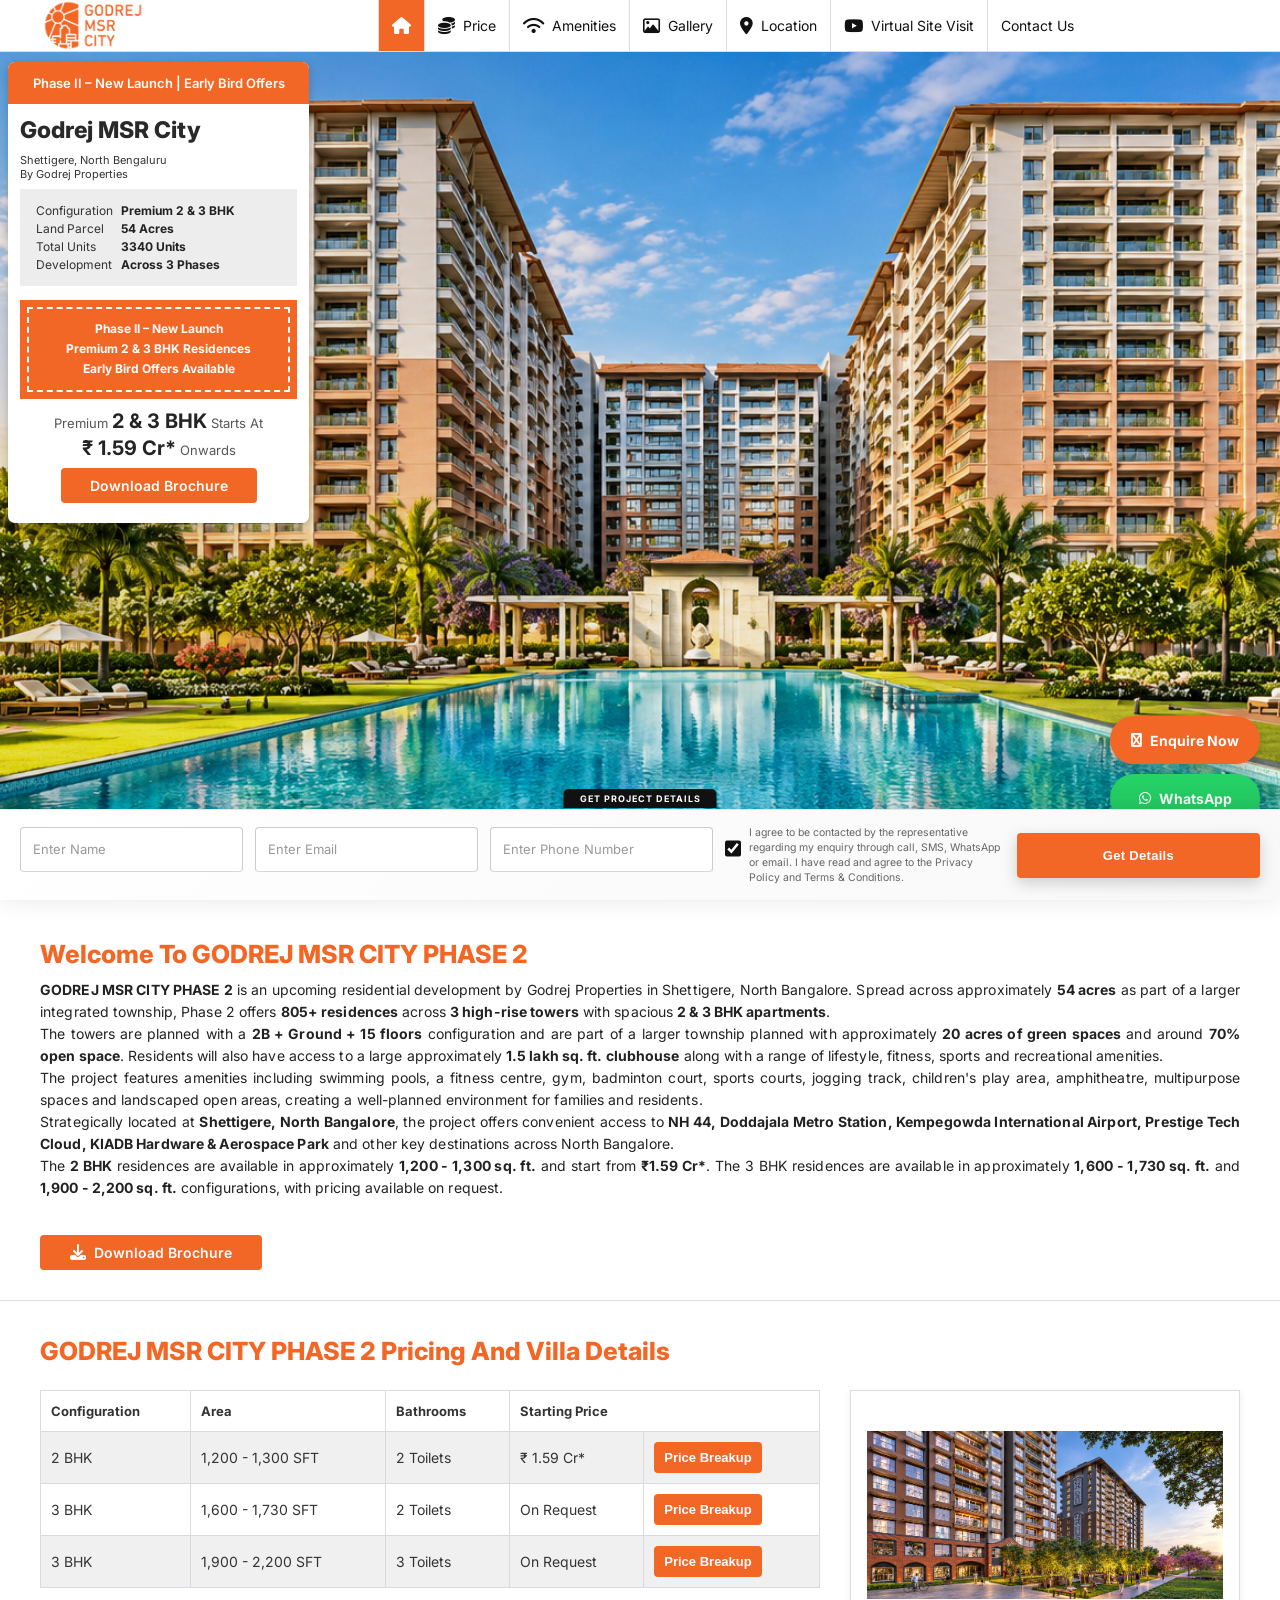
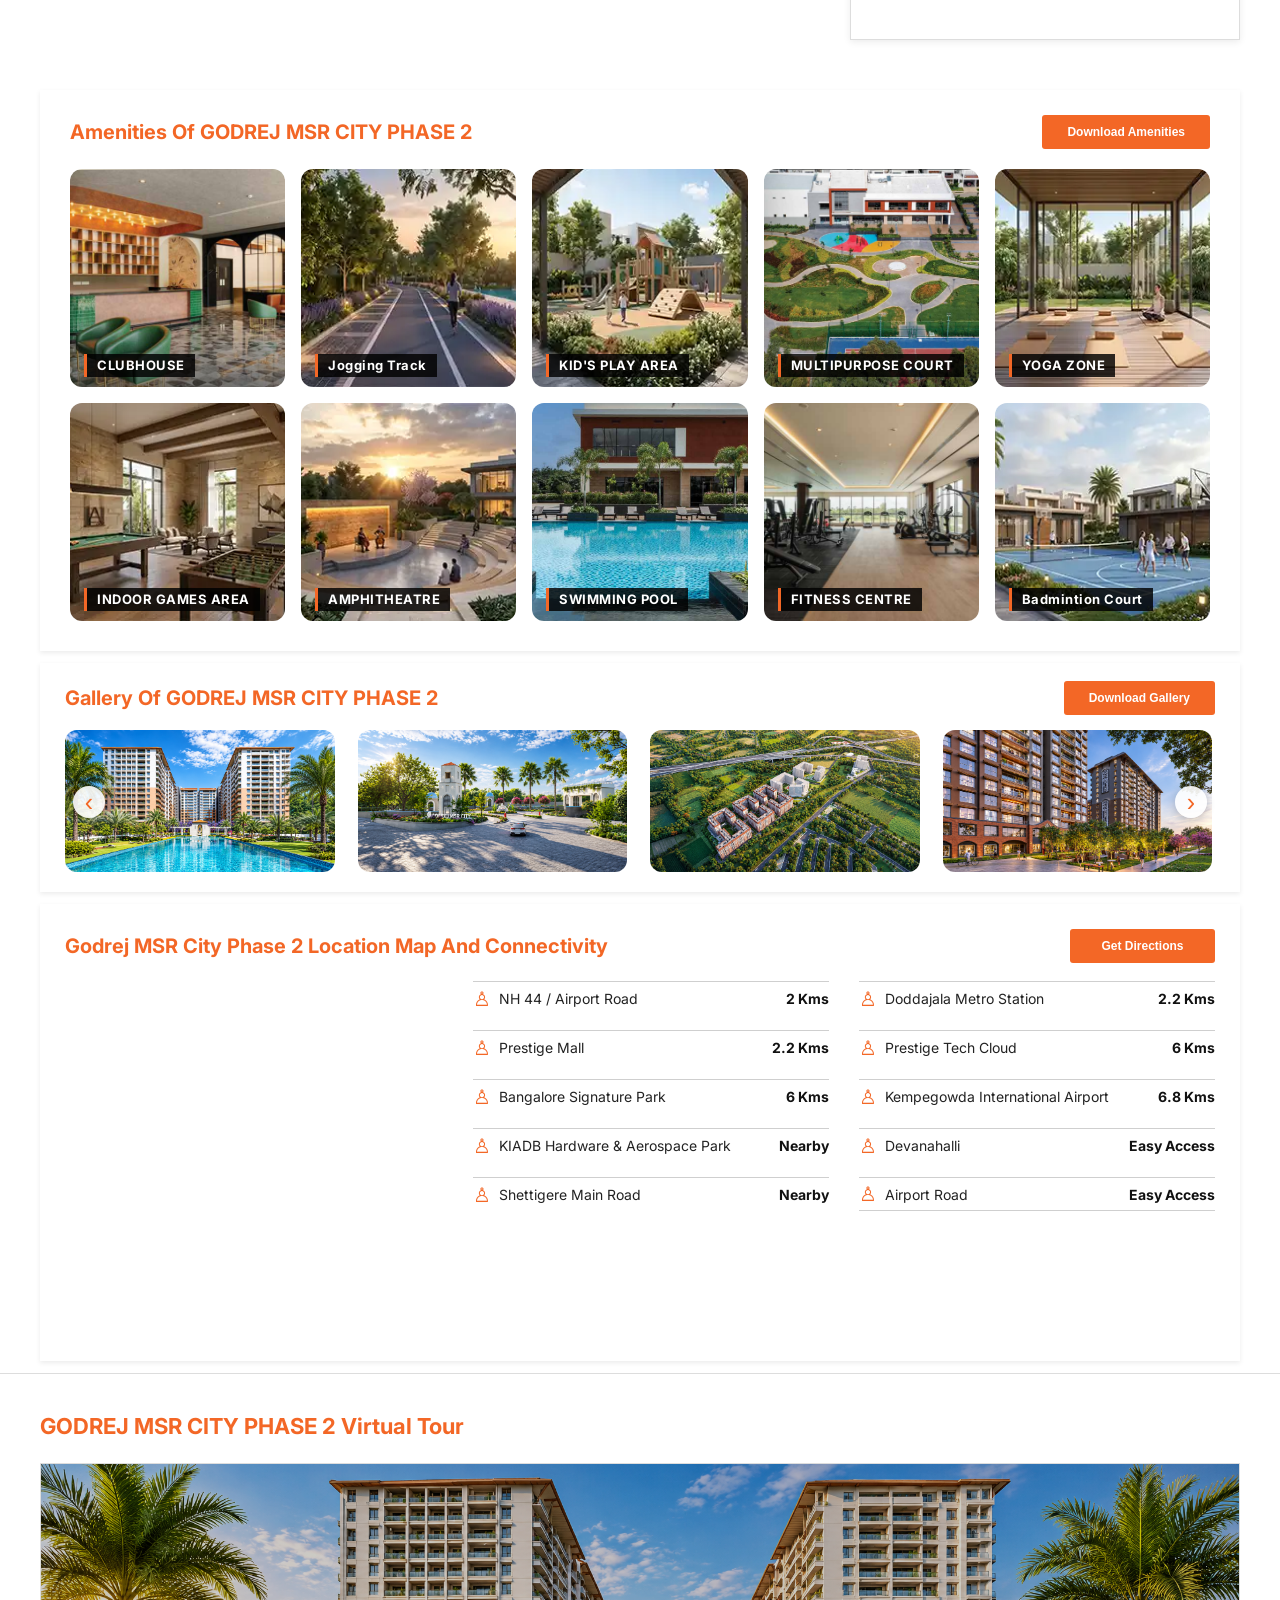
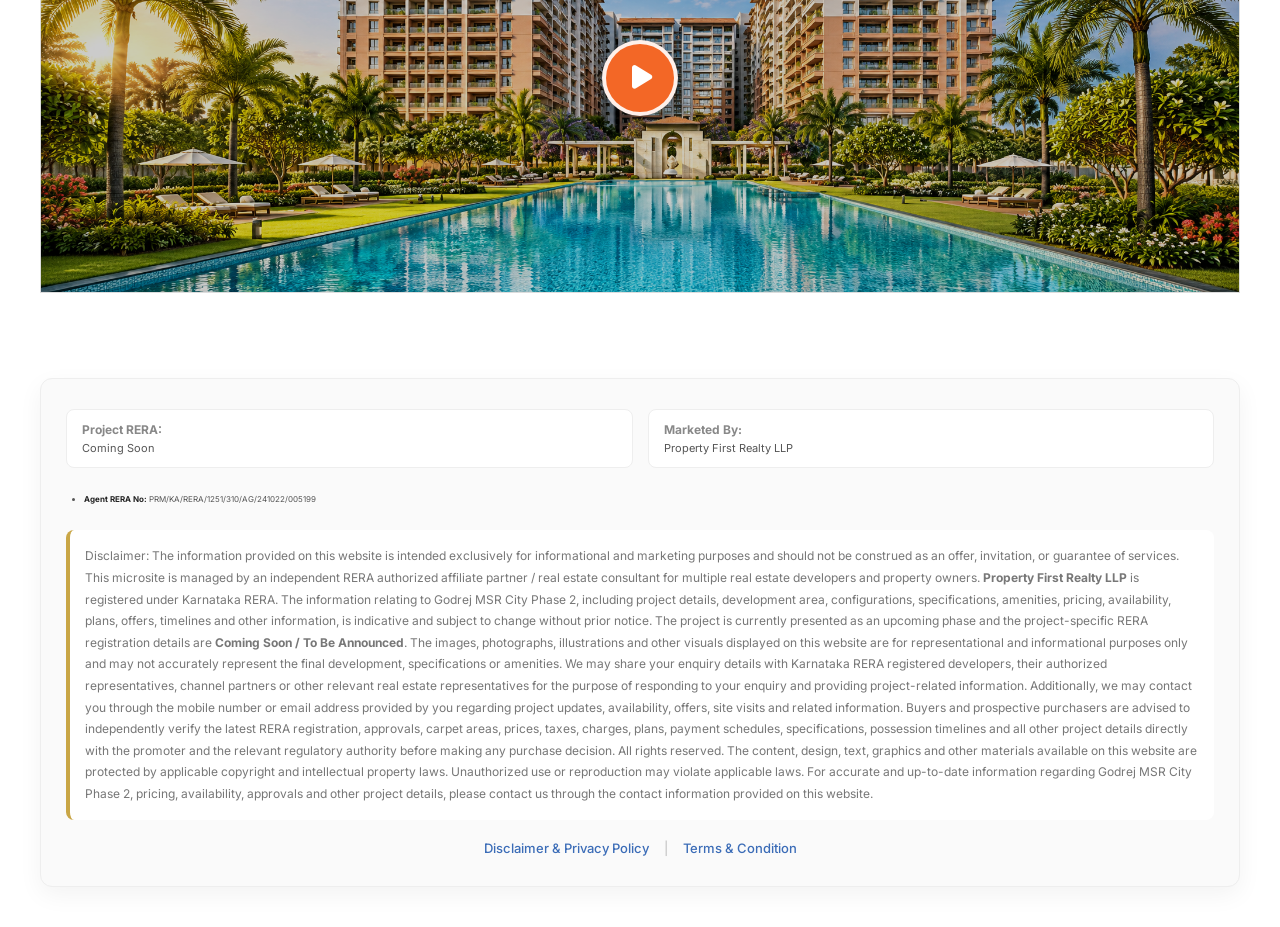
==== index.html @ 6f6857f4 "first commit" ====
<!DOCTYPE html>
<html lang="en">
<head>
    <!-- Basic Meta Tags -->
    <meta charset="UTF-8">
    <meta name="viewport" content="width=device-width, initial-scale=1.0">

    <title>GODREJ MSR CITY PHASE 2 Bangalore | Price, Floor Plan & Amenities</title>

    <meta name="description"
          content="GODREJ MSR CITY PHASE 2 Bangalore is a premium residential project offering thoughtfully designed homes with modern amenities, excellent connectivity, pricing and floor plans.">

    <meta name="keywords"
          content="GODREJ MSR CITY PHASE 2, Adarsh Palm Acres Bangalore, GODREJ MSR CITY PHASE 2 Bangalore, Adarsh Palm Acres price, Adarsh Palm Acres floor plan, Adarsh Palm Acres location, Adarsh Palm Acres amenities">

    <meta name="author" content="Adarsh Palm Acres">
    <meta name="robots" content="index, follow">
    <meta name="googlebot" content="index, follow">
<!-- Google tag (gtag.js) -->
<script async src="https://www.googletagmanager.com/gtag/js?id=AW-432864375">
</script>
<script>
  window.dataLayer = window.dataLayer || [];
  function gtag(){dataLayer.push(arguments);}
  gtag('js', new Date());

  gtag('config', 'AW-432864375');
</script>
    <!-- Canonical URL -->
    <link rel="canonical" href="http://adarshnewlaunch.com/">

    <!-- Favicon -->
    <link rel="icon" type="image/png" href="./images/favicon.png">
    <link rel="apple-touch-icon" href="./images/favicon.png">

    <!-- Font Awesome -->
    <link rel="stylesheet"
          href="https://cdnjs.cloudflare.com/ajax/libs/font-awesome/6.5.2/css/all.min.css">

    <!-- Google Font -->
    <link href="https://fonts.googleapis.com/css2?family=Inter:wght@400;500;600;700;800&display=swap" rel="stylesheet"/>

    <!-- Main CSS -->
    <link rel="stylesheet" href="./style.css">


    <!-- Open Graph / Facebook -->
    <meta property="og:type" content="website">
    <meta property="og:title"
          content="GODREJ MSR CITY PHASE 2 Bangalore">
    <meta property="og:description"
          content="Explore GODREJ MSR CITY PHASE 2 Bangalore including price, floor plans, amenities, location and project details.">
    <meta property="og:url"
          content="http://adarshnewlaunch.com/">
    <meta property="og:site_name"
          content="Adarsh Palm Acres">
    <meta property="og:image"
          content="http://adarshnewlaunch.com/images/og-image.jpg">
    <meta property="og:image:alt"
          content="GODREJ MSR CITY PHASE 2 Bangalore">


    <!-- Twitter Card -->
    <meta name="twitter:card" content="summary_large_image">
    <meta name="twitter:title"
          content="GODREJ MSR CITY PHASE 2 Bangalore">
    <meta name="twitter:description"
          content="Get complete details about GODREJ MSR CITY PHASE 2 Bangalore, including price, floor plans, amenities and location.">
    <meta name="twitter:url"
          content="http://adarshnewlaunch.com/">
    <meta name="twitter:image"
          content="http://adarshnewlaunch.com/images/og-image.jpg">


    <!-- Theme Color -->
    <meta name="theme-color" content="#ffffff">

    <!-- Language -->
    <meta http-equiv="content-language" content="en">
</head>

<body>

<!-- =========================
     NAVBAR
========================== -->

<header class="navbar">

<div class="logo-box"> 
    <div class="logo"> 
        <img 
            src="./images/msr_logo_new.png" 
            alt="Adarsh Palm Acres Logo"
            style="width: 120px; height: auto; display: block;"
        /> 
    </div> 
</div>

    <nav class="nav-menu" id="navMenu">

        <a href="#home" class="nav-item active">
            <i class="fa-solid fa-house"></i>
        </a>

        <a href="#price" class="nav-item">
            <i class="fa-solid fa-coins"></i>
            <span>Price</span>
        </a>
        <!-- <a href="#masterplan" class="nav-item">
             <i class="fa-solid fa-table-cells-large"></i>
            <span>Master Plan</span>
        </a>

        <a href="#floorplan" class="nav-item">
            <i class="fa-solid fa-table-cells-large"></i>
            <span>Floor Plan</span>
        </a> -->

        <a href="#amenities" class="nav-item">
            <i class="fa-solid fa-wifi"></i>
            <span>Amenities</span>
        </a>

        <a href="#gallery" class="nav-item">
            <i class="fa-regular fa-image"></i>
            <span>Gallery</span>
        </a>

        <a href="#location" class="nav-item">
            <i class="fa-solid fa-location-dot"></i>
            <span>Location</span>
        </a>

        <a href="#virtual" class="nav-item">
            <i class="fa-brands fa-youtube"></i>
            <span>Virtual Site Visit</span>
        </a>

        <a class="nav-item open-form">
            <!-- <i class="fa-brands fa-youtube"></i> -->
            <span>Contact Us</span>
        </a>

        

    </nav>

    <button class="mobile-menu-btn" onclick="toggleMenu()">
        <i class="fa-solid fa-bars"></i>
    </button>

</header>


<!-- =========================
     HERO SECTION
========================== -->

<section class="hero" id="home">

    <!-- LEFT CARD -->

   <div class="info-card">

    <div class="booking-strip">
        Phase II – New Launch | Early Bird Offers
    </div>

    <div class="info-content">

        <h1>Godrej MSR City</h1>

        <p class="sub-heading">
            Shettigere, North Bengaluru<br>
            By Godrej Properties
        </p>

        <!-- Property Details -->

        <div class="details-box">

            <div class="detail-row">
                <span>Configuration</span>
                <span>Premium 2 &amp; 3 BHK</span>
            </div>

            <div class="detail-row">
                <span>Land Parcel</span>
                <span>54 Acres</span>
            </div>

            <div class="detail-row">
                <span>Total Units</span>
                <span>3340 Units</span>
            </div>

            <div class="detail-row">
                <span>Development</span>
                <span>Across 3 Phases</span>
            </div>

        </div>


        <!-- Highlights -->

        <div class="offer-box">

            <div class="offer-inner">

                <div>
                    Phase II – New Launch
                </div>

                <div>
                    Premium 2 &amp; 3 BHK Residences
                </div>

                <div>
                    Early Bird Offers Available
                </div>

            </div>

        </div>


        <!-- Price -->

        <div class="price-text">

            Premium <strong>2 &amp; 3 BHK</strong> Starts At

            <br>

            <strong>₹ 1.59 Cr*</strong> Onwards

        </div>


        <!-- CTA -->

        <a
            href="#brochure"
            class="brochure-btn open-form">
            Download Brochure
        </a>

    </div>

</div>


    <!-- SLIDER DOTS -->

    <div class="slider-dots">

        <span class="dot active"
              onclick="changeSlide(0)"></span>

        <span class="dot"
              onclick="changeSlide(1)"></span>

    </div>

</section>
<style>
/* =========================================================
   PREMIUM BOTTOM PROPERTY ENQUIRY BAR
========================================================= */

.bottom-enquiry-bar {
    position: fixed;
    bottom: 0;
    left: 0;
    width: 100%;
    background: linear-gradient(135deg, #ffffff 0%, #f8f8f8 100%);
    border-top: 1px solid #e6e6e6;
    box-shadow: 0 -6px 30px rgba(0, 0, 0, 0.14);
    z-index: 99999;
    box-sizing: border-box;
    padding: 0px 20px;
}

/* Main Form */
.bottom-enquiry-bar form {
    max-width: 1280px;
    margin: 0 auto;
    display: flex;
    align-items: center;
    gap: 12px;
}

/* =========================================================
   FORM INPUTS
========================================================= */

.bottom-enquiry-bar input[type="text"],
.bottom-enquiry-bar input[type="email"],
.bottom-enquiry-bar input[type="tel"] {
    width: 205px;
    height: 46px;
    padding: 0 15px;
    border-bottom: 1px solid #d8d8d8 !important;
    border-radius: 20px;
    background: #fff;
    color: #222;
    font-size: 13px;
    font-family: inherit;
    outline: none;
    box-sizing: border-box;
    transition: all 0.25s ease;
}

/* Placeholder */
.bottom-enquiry-bar input::placeholder {
    color: #999;
}

/* Focus Effect */
.bottom-enquiry-bar input[type="text"]:focus,
.bottom-enquiry-bar input[type="email"]:focus,
.bottom-enquiry-bar input[type="tel"]:focus {
    border-color: #111;
    box-shadow: 0 0 0 3px rgba(0, 0, 0, 0.06);
}

/* Hover */
.bottom-enquiry-bar input:hover {
    border-color: #aaa;
}


/* =========================================================
   CONSENT
========================================================= */

.bottom-enquiry-bar .consent-box {
    flex: 1;
    min-width: 280px;
    max-width: 430px;
}

.bottom-enquiry-bar .consent-label {
    display: flex;
    align-items: flex-start;
    gap: 8px;
    font-size: 10.5px;
    line-height: 15px;
    color: #666;
    cursor: pointer;
}

.bottom-enquiry-bar .consent-label input[type="checkbox"] {
    width: 15px;
    height: 15px;
    margin: 1px 0 0 0;
    flex-shrink: 0;
    cursor: pointer;
    accent-color: #111;
}


/* =========================================================
   SUBMIT BUTTON
========================================================= */

.bottom-enquiry-bar button[type="submit"] {
    position: relative;
    height: 46px;
    min-width: 145px;
    padding: 0 25px;
    border: none;
    border-radius: 7px;

    background: linear-gradient(135deg, #111111, #333333);
    color: #fff;

    font-size: 13px;
    font-weight: 700;
    letter-spacing: 0.3px;

    cursor: pointer;
    white-space: nowrap;

    box-shadow: 0 5px 15px rgba(0, 0, 0, 0.18);

    transition: all 0.25s ease;
}

/* Button Hover */
.bottom-enquiry-bar button[type="submit"]:hover {
    transform: translateY(-2px);
    background: linear-gradient(135deg, #222222, #000000);
    box-shadow: 0 8px 20px rgba(0, 0, 0, 0.25);
}

/* Button Click */
.bottom-enquiry-bar button[type="submit"]:active {
    transform: translateY(0);
}


/* =========================================================
   SMALL TOP LABEL
========================================================= */

.bottom-enquiry-bar::before {
    content: "GET PROJECT DETAILS";
    position: absolute;
    top: -21px;
    left: 50%;
    transform: translateX(-50%);

    background: #111;
    color: #fff;

    padding: 4px 16px;
    border-radius: 5px 5px 0 0;

    font-size: 9px;
    font-weight: 700;
    letter-spacing: 1px;

    white-space: nowrap;
}


/* =========================================================
   MOBILE
========================================================= */

@media (max-width: 768px) {

    .bottom-enquiry-bar {
        display: none;
    }

}
</style>


<!-- =========================================================
     PREMIUM BOTTOM ENQUIRY FORM
========================================================= -->

<div class="bottom-enquiry-bar">

    <form id="enquiryForm"
          action="./submit.php"
          method="POST">

        <!-- Name -->
        <input
            type="text"
            name="name"
            id="name"
            placeholder="Enter Name"
            autocomplete="name"
            required
        >

        <!-- Email -->
        <input
            type="email"
            name="email"
            id="email"
            placeholder="Enter Email"
            autocomplete="email"
            required
        >

        <!-- Phone -->
        <input
            type="tel"
            name="phone"
            id="phone"
            placeholder="Enter Phone Number"
            maxlength="10"
            pattern="[0-9]{10}"
            inputmode="numeric"
            autocomplete="tel"
            required
        >

        <!-- Consent -->
        <div class="consent-box">

            <label class="consent-label">

                <input
                    type="checkbox"
                    name="consent"
                    id="consent"
                    value="yes"
                    checked
                >

                <span>
                    I agree to be contacted by the representative
                    regarding my enquiry through call, SMS, WhatsApp
                    or email. I have read and agree to the
                    Privacy Policy and Terms &amp; Conditions.
                </span>

            </label>

        </div>

        <!-- Submit -->
        <button type="submit">
            Get Details
        </button>

    </form>

</div>


<!-- =========================
     WELCOME SECTION
========================= -->

<section class="welcome-section" id="home">

  <div class="welcome-container">

    <h2>Welcome To GODREJ MSR CITY PHASE 2</h2>

    <p>
        <strong>GODREJ MSR CITY PHASE 2</strong> is an upcoming residential
        development by Godrej Properties in Shettigere, North Bangalore.
        Spread across approximately <strong>54 acres</strong> as part of a
        larger integrated township, Phase 2 offers <strong>805+ residences</strong>
        across <strong>3 high-rise towers</strong> with spacious
        <strong>2 &amp; 3 BHK apartments</strong>.
    </p>

    <p>
        The towers are planned with a
        <strong>2B + Ground + 15 floors</strong> configuration and are part
        of a larger township planned with approximately <strong>20 acres of
        green spaces</strong> and around <strong>70% open space</strong>.
        Residents will also have access to a large approximately
        <strong>1.5 lakh sq. ft. clubhouse</strong> along with a range of
        lifestyle, fitness, sports and recreational amenities.
    </p>

    <p>
        The project features amenities including swimming pools, a fitness
        centre, gym, badminton court, sports courts, jogging track,
        children's play area, amphitheatre, multipurpose spaces and
        landscaped open areas, creating a well-planned environment for
        families and residents.
    </p>

    <p>
        Strategically located at <strong>Shettigere, North Bangalore</strong>,
        the project offers convenient access to <strong>NH 44, Doddajala Metro
        Station, Kempegowda International Airport, Prestige Tech Cloud,
        KIADB Hardware &amp; Aerospace Park</strong> and other key destinations
        across North Bangalore.
    </p>

    <p>
        The <strong>2 BHK</strong> residences are available in approximately
        <strong>1,200 - 1,300 sq. ft.</strong> and start from
        <strong>₹1.59 Cr*</strong>. The 3 BHK residences are available in
        approximately <strong>1,600 - 1,730 sq. ft.</strong> and
        <strong>1,900 - 2,200 sq. ft.</strong> configurations, with pricing
        available on request.
    </p>

    <br>

    <a class="welcome-brochure-btn open-form">
        <i class="fa-solid fa-download"></i>
        Download Brochure
    </a>

</div>
</section>


<!-- =========================
     PRICING SECTION
========================= -->

<section class="pricing-section" id="price">

    <div class="pricing-container">

    <h2>GODREJ MSR CITY PHASE 2 Pricing And Villa Details</h2>

    <div class="pricing-layout">

        <!-- TABLE -->

     <div class="table-wrapper">

    <table class="price-table">

        <thead>

            <tr>
                <th>Configuration</th>
                <th>Area</th>
                <th>Bathrooms</th>
                <th colspan="2">Starting Price</th>
            </tr>

        </thead>

        <tbody>

            <tr>
                <td>2 BHK</td>
                <td>1,200 - 1,300 SFT</td>
                <td>2 Toilets</td>
                <td>₹ 1.59 Cr*</td>
                <td>
                    <button class="price-breakup open-form">
                        Price Breakup
                    </button>
                </td>
            </tr>

            <tr>
                <td>3 BHK</td>
                <td>1,600 - 1,730 SFT</td>
                <td>2 Toilets</td>
                <td>On Request</td>
                <td>
                    <button class="price-breakup open-form">
                        Price Breakup
                    </button>
                </td>
            </tr>

            <tr>
                <td>3 BHK</td>
                <td>1,900 - 2,200 SFT</td>
                <td>3 Toilets</td>
                <td>On Request</td>
                <td>
                    <button class="price-breakup open-form">
                        Price Breakup
                    </button>
                </td>
            </tr>

        </tbody>

    </table>

</div>


        <!-- RIGHT IMAGE -->

        <div class="pricing-image">

            <img src="./images/gal_14.png"
                 alt="GODREJ MSR CITY PHASE 2 Price Sheet"
                 class="open-form">

        </div>

    </div>

</div>

</section>

<!-- ================================
     MASTER PLAN SECTION
================================ -->

<!-- <section class="plan-section" id="masterplan">

    <div class="plan-container">

        <h2>GODREJ MSR CITY PHASE 2 Master Plan</h2>

        <div class="plan-card">

            <div class="plan-image-box">

                <img src="./images/master_adarsh.jpeg"
                     alt="GODREJ MSR CITY PHASE 2 Master Plan">

                
                <div class="plan-overlay">

                    <button class="open-form">
                        <i class="fa-solid fa-eye"></i>
                        View Master Plan
                    </button>

                </div>

            </div>

        </div>

    </div>

</section> -->


<!-- ================================
     FLOOR PLAN SECTION
================================ -->

<!-- <section class="plan-section floor-section" id="floorplan">

    <div class="plan-container">

        <h2>GODREJ MSR CITY PHASE 2 Floor Plan</h2>

        <div class="floor-grid">

            
            <div class="floor-card">

                <div class="plan-image-box">

                    <img src="./images/4bhk_luxe.webp"
                         alt="GODREJ MSR CITY PHASE 2 Floor Plan">

                    <div class="plan-overlay">

                        <button class="open-form">
                            <i class="fa-solid fa-eye"></i>
                            View Floor Plan
                        </button>

                    </div>

                </div>

            </div>


            
            <div class="floor-card">

                <div class="plan-image-box">

                    <img src="./images/5bhk.webp"
                         alt="GODREJ MSR CITY PHASE 2 Floor Plan">

                    <div class="plan-overlay">

                        <button class="open-form">
                            <i class="fa-solid fa-eye"></i>
                            View Floor Plan
                        </button>

                    </div>

                    

                </div>

            </div>

        </div>

    </div>

</section> -->



<section class="amenities-section" id="amenities">

  <div class="amenities-header">

    <h2>
      Amenities Of GODREJ MSR CITY PHASE 2
    </h2>

    <button
      class="gradient-btn open-form"
    >
      Download Amenities
    </button>

  </div>


  <div class="amenities-wrapper">

 

    <!-- Amenities Track -->
    <div
      class="amenities-track"
      id="amenitiesTrack"
    >

      <!-- =====================
           AMENITY 1
      ====================== -->

        <div class="amenity-card">

        <img
          src="./images/sitting_area.png"
          alt="Clubhouse"
        >

        <div class="amenity-title">
          CLUBHOUSE
        </div>

      </div>

      <div class="amenity-card">

        <img
          src="./images/joggingtrack.webp"
          alt="Landscaped Garden"
        >

        <div class="amenity-title">
          Jogging Track
        </div>

      </div>


      <!-- =====================
           AMENITY 2
      ====================== -->

      <div class="amenity-card">

        <img
          src="./images/kidsplayarea.webp"
          alt="Kids Play Area"
        >

        <div class="amenity-title">
          KID'S PLAY AREA
        </div>

      </div>


      <!-- =====================
           AMENITY 3
      ====================== -->

      <div class="amenity-card">

        <img
          src="./images/multipurpose.png"
          alt="Multipurpose Court"
        >

        <div class="amenity-title">
          MULTIPURPOSE COURT
        </div>

      </div>


      <!-- =====================
           AMENITY 4
      ====================== -->

      <div class="amenity-card">

        <img
          src="./images/yogazone.webp"
          alt="Yoga Zone"
        >

        <div class="amenity-title">
          YOGA ZONE
        </div>

      </div>


      <!-- =====================
           AMENITY 5
      ====================== -->

      <div class="amenity-card">

        <img
          src="./images/indoorgamesarea.webp"
          alt="Indoor Games Area"
        >

        <div class="amenity-title">
          INDOOR GAMES AREA
        </div>

      </div>


      <!-- =====================
           AMENITY 6
      ====================== -->

      <div class="amenity-card">

        <img
          src="./images/amphitheatre.webp"
          alt="Amphitheatre"
        >

        <div class="amenity-title">
          AMPHITHEATRE
        </div>

      </div>


      <!-- =====================
           MORE AMENITIES
      ====================== -->

      <div class="amenity-card">

        <img
          src="./images/swim.png"
          alt="Swimming Pool"
        >

        <div class="amenity-title">
          SWIMMING POOL
        </div>

      </div>


      <div class="amenity-card">

        <img
          src="./images/gym.png"
          alt="Fitness Centre"
        >

        <div class="amenity-title">
          FITNESS CENTRE
        </div>

      </div>


    

       <div class="amenity-card">

        <img
          src="./images/multipurposecourt.webp"
          alt="Clubhouse"
        >

        <div class="amenity-title">
          Badmintion Court
        </div>

      </div>

    </div>


    <!-- Next Button -->
    <!-- <button
      class="amenities-arrow amenities-next"
      id="amenitiesNext"
      aria-label="Next amenities"
    >
      ›
    </button> -->

  </div>

</section>

  <!-- ==========================================
       GALLERY SECTION
  =========================================== -->

  <section class="gallery-section" id="gallery">

    <div class="section-header">

      <h2>
        Gallery Of GODREJ MSR CITY PHASE 2
      </h2>

      <button
        class="gradient-btn open-form"
        id="downloadGalleryBtn"
      >
        Download Gallery
      </button>

    </div>


    <!-- Gallery -->
    <div class="gallery-wrapper">

      <!-- Previous -->
      <button
        class="gallery-arrow gallery-prev"
        id="galleryPrev"
        aria-label="Previous images"
      >
        ‹
      </button>


      <!-- Scrollable gallery -->
      <div
        class="gallery-track"
        id="galleryTrack"
      >

       <!-- Image 4 -->
        <div class="gallery-card">

          <img
            src="./images/gal_11.png"
            alt="GODREJ MSR CITY PHASE 2"
          >

        </div>



        <!-- Image 1 -->
        <div class="gallery-card">

          <img
            src="./images/gal_12.png"
            alt="GODREJ MSR CITY PHASE 2"
          >

        </div>

      <div class="gallery-card">

          <img
            src="./images/gal_13.png"
            alt="GODREJ MSR CITY PHASE 2"
          >

        </div>


        <!-- Image 2 -->
        <div class="gallery-card">

          <img
            src="./images/gal_14.png"
            alt="GODREJ MSR CITY PHASE 2"
          >

        </div>


        <!-- Image 3 -->
        <div class="gallery-card">

          <img
            src="./images/gal_15.jpeg"
            alt="GODREJ MSR CITY PHASE 2"
          >

        </div>


       


        <!-- Image 2 -->
        <div class="gallery-card">

          <img
            src="./images/2_white.webp"
            alt="GODREJ MSR CITY PHASE 2"
          >

        </div>


        <!-- Image 3 -->
        <div class="gallery-card">

          <img
            src="./images/3_white.webp"
            alt="GODREJ MSR CITY PHASE 2"
          >

        </div>


        <!-- Image 4 -->
        <div class="gallery-card">

          <img
            src="./images/4_white.webp"
            alt="GODREJ MSR CITY PHASE 2"
          >

        </div>


        <!-- Image 5 -->
        <!-- <div class="gallery-card">

          <img
            src="images/villa-5.jpg"
            alt="GODREJ MSR CITY PHASE 2"
          >

        </div> -->


        <!-- Image 6 -->
        <!-- <div class="gallery-card">

          <img
            src="images/villa-6.jpg"
            alt="GODREJ MSR CITY PHASE 2"
          >

        </div> -->


        <!-- Image 7 -->
        <!-- <div class="gallery-card">

          <img
            src="images/villa-7.jpg"
            alt="GODREJ MSR CITY PHASE 2"
          >

        </div> -->

      </div>


      <!-- Next -->
      <button
        class="gallery-arrow gallery-next"
        id="galleryNext"
        aria-label="Next images"
      >
        ›
      </button>

    </div>

  </section>



  <!-- ==========================================
       LOCATION SECTION
  =========================================== -->

  <section class="location-section" id="location">

    <div class="location-header">

        <h2>
            Godrej MSR City Phase 2 Location Map And Connectivity
        </h2>

        <button
            class="gradient-btn open-form"
            id="directionsBtn">
            Get Directions
        </button>

    </div>


    <div class="location-content">


        <!-- ==================================
             MAP
        =================================== -->

       <iframe src="https://www.google.com/maps/embed?pb=!1m14!1m8!1m3!1d7768.977083430267!2d77.6564312!3d13.1946158!3m2!1i1024!2i768!4f13.1!3m3!1m2!1s0x3bae1d8829723495%3A0x42397d8ede95b3d1!2sBarca%20at%20Godrej%20MSR%20City%2C%20North%20Bengaluru!5e0!3m2!1sen!2sin!4v1791203778305!5m2!1sen!2sin" width="400" height="350" style="border:0;" allowfullscreen="" loading="lazy" referrerpolicy="strict-origin-when-cross-origin"></iframe>


        <!-- ==================================
             CONNECTIVITY
        =================================== -->

        <div class="connectivity-list">


            <!-- Item 1 -->
            <div class="connectivity-item">

                <div class="connectivity-name">

                    <span class="location-pin">
                        ♙
                    </span>

                    <span>
                        NH 44 / Airport Road
                    </span>

                </div>

                <strong>
                    2 Kms
                </strong>

            </div>


            <!-- Item 2 -->
            <div class="connectivity-item">

                <div class="connectivity-name">

                    <span class="location-pin">
                        ♙
                    </span>

                    <span>
                        Doddajala Metro Station
                    </span>

                </div>

                <strong>
                    2.2 Kms
                </strong>

            </div>


            <!-- Item 3 -->
            <div class="connectivity-item">

                <div class="connectivity-name">

                    <span class="location-pin">
                        ♙
                    </span>

                    <span>
                        Prestige Mall
                    </span>

                </div>

                <strong>
                    2.2 Kms
                </strong>

            </div>


            <!-- Item 4 -->
            <div class="connectivity-item">

                <div class="connectivity-name">

                    <span class="location-pin">
                        ♙
                    </span>

                    <span>
                        Prestige Tech Cloud
                    </span>

                </div>

                <strong>
                    6 Kms
                </strong>

            </div>


            <!-- Item 5 -->
            <div class="connectivity-item">

                <div class="connectivity-name">

                    <span class="location-pin">
                        ♙
                    </span>

                    <span>
                        Bangalore Signature Park
                    </span>

                </div>

                <strong>
                    6 Kms
                </strong>

            </div>


            <!-- Item 6 -->
            <div class="connectivity-item">

                <div class="connectivity-name">

                    <span class="location-pin">
                        ♙
                    </span>

                    <span>
                        Kempegowda International Airport
                    </span>

                </div>

                <strong>
                    6.8 Kms
                </strong>

            </div>


            <!-- Item 7 -->
            <div class="connectivity-item">

                <div class="connectivity-name">

                    <span class="location-pin">
                        ♙
                    </span>

                    <span>
                        KIADB Hardware & Aerospace Park
                    </span>

                </div>

                <strong>
                    Nearby
                </strong>

            </div>


            <!-- Item 8 -->
            <div class="connectivity-item">

                <div class="connectivity-name">

                    <span class="location-pin">
                        ♙
                    </span>

                    <span>
                        Devanahalli
                    </span>

                </div>

                <strong>
                    Easy Access
                </strong>

            </div>


            <!-- Item 9 -->
            <div class="connectivity-item">

                <div class="connectivity-name">

                    <span class="location-pin">
                        ♙
                    </span>

                    <span>
                        Shettigere Main Road
                    </span>

                </div>

                <strong>
                    Nearby
                </strong>

            </div>


            <!-- Item 10 -->
            <div class="connectivity-item">

                <div class="connectivity-name">

                    <span class="location-pin">
                        ♙
                    </span>

                    <span>
                        Airport Road
                    </span>

                </div>

                <strong>
                    Easy Access
                </strong>

            </div>


        </div>

    </div>

</section>



  <!-- =================================
     VIRTUAL TOUR SECTION
================================= -->

<section class="virtual-tour-section" id="virtual">

    <div class="virtual-tour-container">

        <h2>GODREJ MSR CITY PHASE 2 Virtual Tour</h2>

        <div class="virtual-tour-box">

            <img src="./images/Godrej_MSR_Shettigere_Main_Banner.png"
                 alt="GODREJ MSR CITY PHASE 2 Virtual Tour">

            <!-- Dark Overlay -->
            <div class="virtual-tour-overlay"></div>

            <!-- Center Play Button -->
            <button class="play-button open-form"
                   
                    aria-label="Play Virtual Tour">

                <i class="fa-solid fa-play"></i>

            </button>

        </div>

    </div>

</section>


<section class="footer-disclaimer">

    <!-- PROJECT DETAILS -->
    <div class="project-info">

      <div>
        <strong>Project RERA:</strong>
        Coming Soon
      </div>

      <div>
        <strong>Marketed By:</strong>
        Property First Realty LLP
      </div>

    </div>


    <!-- BULLET LIST -->
    <ul class="info-list">

      <li style="font-size: 8px;">
        <strong>Agent RERA No:</strong>
        PRM/KA/RERA/1251/310/AG/241022/005199
      </li>

    </ul>


    <!-- DISCLAIMER -->
    <p class="disclaimer-text">

      Disclaimer: The information provided on this website is intended
      exclusively for informational and marketing purposes and should not
      be construed as an offer, invitation, or guarantee of services.
      This microsite is managed by an independent RERA authorized
      affiliate partner / real estate consultant for multiple real estate
      developers and property owners.

      <strong>Property First Realty LLP</strong> is registered under
      Karnataka RERA. The information relating to Godrej MSR City Phase 2,
      including project details, development area, configurations,
      specifications, amenities, pricing, availability, plans, offers,
      timelines and other information, is indicative and subject to change
      without prior notice.

      The project is currently presented as an upcoming phase and the
      project-specific RERA registration details are
      <strong>Coming Soon / To Be Announced</strong>.

      The images, photographs, illustrations and other visuals displayed
      on this website are for representational and informational purposes
      only and may not accurately represent the final development,
      specifications or amenities.

      We may share your enquiry details with Karnataka RERA registered
      developers, their authorized representatives, channel partners or
      other relevant real estate representatives for the purpose of
      responding to your enquiry and providing project-related
      information.

      Additionally, we may contact you through the mobile number or email
      address provided by you regarding project updates, availability,
      offers, site visits and related information.

      Buyers and prospective purchasers are advised to independently
      verify the latest RERA registration, approvals, carpet areas,
      prices, taxes, charges, plans, payment schedules, specifications,
      possession timelines and all other project details directly with
      the promoter and the relevant regulatory authority before making
      any purchase decision.

      All rights reserved. The content, design, text, graphics and other
      materials available on this website are protected by applicable
      copyright and intellectual property laws. Unauthorized use or
      reproduction may violate applicable laws.

      For accurate and up-to-date information regarding Godrej MSR City
      Phase 2, pricing, availability, approvals and other project details,
      please contact us through the contact information provided on this
      website.

    </p>


    <!-- LINKS -->
    <div class="footer-links">

      <a href="./privacy-policy.html">
        Disclaimer &amp; Privacy Policy
      </a>

      <span class="divider">|</span>

      <a href="./terms_condition.html">
        Terms &amp; Condition
      </a>

    </div>

</section>


<!-- ==========================================
     AMENITIES SECTION
========================================== -->




<!-- =================================
     VIDEO POPUP
================================= -->

<!-- <div class="video-popup" id="videoPopup">

    <div class="video-container">

        <button class="video-close"
                onclick="closeVirtualTour()">
            &times;
        </button>

        <iframe
            id="virtualTourVideo"
            src=""
            title="GODREJ MSR CITY PHASE 2 Virtual Tour"
            allow="autoplay; encrypted-media"
            allowfullscreen>
        </iframe>

    </div>

</div> -->


<!-- ================================
     IMAGE VIEWER
================================ -->

<!-- <div class="image-viewer" id="imageViewer">

    <span class="viewer-close" onclick="closeViewer()">
        &times;
    </span>

    <img id="viewerImage" src="" alt="Plan Preview">

</div> -->


<!-- =========================
     PRICE BREAKUP POPUP
========================= -->

<!-- <div class="price-popup" id="pricePopup">

    <div class="popup-content">

        <button class="close-popup"
                onclick="closePricePopup()">
            ×
        </button>

        <h3 id="popupTitle">
            Price Breakup
        </h3>

        <p>
            Get detailed price breakup, payment plan,
            floor plan and latest offers.
        </p>

        <form onsubmit="submitPriceForm(event)">

            <input type="text"
                   placeholder="Your Name"
                   required>

            <input type="tel"
                   placeholder="Mobile Number"
                   required>

            <button type="submit">
                Get Price Breakup
            </button>

        </form>

    </div>
  </div> -->

  <!-- =========================
     ENQUIRY MODAL
========================= -->

<div class="enquiry-modal" id="enquiryModal">

    <div class="enquiry-modal-content">

        <button class="modal-close" id="modalClose" type="button">
            &times;
        </button>

        <h2>Enquire Now</h2>

        <p>Fill in your details and we will contact you shortly.</p>

        <form id="enquiryForm" action="./submit.php" method="POST">

            <input
                type="text"
                name="name"
                id="name"
                placeholder="Enter Name"
                required
            >

            <input
                type="email"
                name="email"
                id="email"
                placeholder="Enter Email"
                required
            >

            <input
                type="tel"
                name="phone"
                id="phone"
                placeholder="Enter Phone Number"
                maxlength="10"
                pattern="[0-9]{10}"
                required
            >

            <!-- Consent -->
            <div class="consent-box">

                <label class="consent-label">

                    <input
                        type="checkbox"
                        name="consent"
                        id="consent"
                        value="yes"
                      
                        checked
                    >

                    <span>
                        I agree to be contacted by the representative
                        regarding my enquiry through call, SMS, WhatsApp
                        or email. I have read and agree to the
                        Privacy Policy and Terms & Conditions.
                    </span>

                </label>

            </div>

            <button type="submit">
                Submit
            </button>

        </form>

    </div>

</div>

<!-- Floating Contact Buttons -->
<div class="contact-buttons">
      <a class="contact-btn enquire-btn open-form" style="background: #F36726"
   aria-label="enquire">
 <i class="fa-brands fa-house"></i>
    <strong>Enquire Now</strong>

</a>

    <a href="https://wa.me/917090146000?text=Hi%2C%20I%20am%20interested%20in%20Adarsh%20Palm.%20Please%20share%20the%20details."
   class="contact-btn whatsapp-btn"
   target="_blank"
   rel="noopener noreferrer"
   aria-label="WhatsApp">

    <i class="fa-brands fa-whatsapp"></i>
    <strong>WhatsApp</strong>

</a>

    <a href="tel:+917090146000"
       class="contact-btn call-btn"
       aria-label="Call">
        <i class="fa-solid fa-phone"></i>
        <strong>Call Now</strong>
    </a>

</div>


<script src="./script.js" defer></script>

</body>
</html>
---- style.css ----
* {
            margin: 0;
            padding: 0;
            box-sizing: border-box;
        }

        body {
            font-family: "Inter", Arial, sans-serif;
            background: #fff;
            color: #222;
        }

        /* =========================
           NAVBAR
        ========================== */

        .navbar {
            height: 52px;
            width: 100%;
            display: flex;
            align-items: stretch;
            background: #fff;
            border-bottom: 1px solid #ddd;
            position: relative;
            z-index: 1000;
        }

        .logo-box {
            width: 185px;
            min-width: 185px;
            display: flex;
            justify-content: center;
            align-items: center;
            background: #fff;
        }

        .logo {
            text-align: center;
            line-height: 1;
        }

        .logo .godrej {
            color: #5e9b3d;
            font-size: 16px;
            letter-spacing: 2px;
            font-weight: 500;
        }

        .logo .whitefield {
            color: #F36726;
            font-size: 16px;
            font-weight: 800;
            letter-spacing: .2px;
        }

        .logo .villas {
            color: #F36726;
            font-size: 13px;
            font-weight: 700;
            letter-spacing: 1px;
        }

        .logo .bangalore {
            color: #444;
            font-size: 8px;
            letter-spacing: 4px;
            margin-top: 2px;
        }

        .nav-menu {
            height: 100%;
            display: flex;
            flex: 1;
            justify-content: center;
        }

        .nav-item {
            height: 100%;
            display: flex;
            align-items: center;
            justify-content: center;
            gap: 8px;
            padding: 0 13px;
            color: #111;
            text-decoration: none;
            border-left: 1px solid #ddd;
            font-size: 14px;
            white-space: nowrap;
            transition: .25s ease;
        }

        .nav-item i {
            font-size: 17px;
        }

        .nav-item:hover {
            background: #F36726;
            color: #fff;
        }

        .nav-item.active {
            background: #F36726;
            color: #fff;
        }

        /* =========================
           HERO
        ========================== */

        .hero {
            height: calc(100vh - 52px);
            min-height: 600px;
            position: relative;
            overflow: hidden;
            background-image:
                linear-gradient(
                    rgba(0,0,0,.02),
                    rgba(0,0,0,.02)
                ),
                url("./images/Godrej_MSR_Shettigere_Main_Banner.png");

            background-size: cover;
            background-position: center;
        }

        /* Dark/light image overlay */
        .hero::after {
            content: "";
            position: absolute;
            inset: 0;
            background: linear-gradient(
                90deg,
                rgba(0,0,0,.08),
                rgba(0,0,0,0)
            );
            pointer-events: none;
        }

        /* =========================
           LEFT INFORMATION CARD
        ========================== */

        .info-card {
            position: absolute;
            z-index: 10;
            top: 10px;
            left: 8px;
            width: 301px;
            background: #fff;
            border-radius: 7px;
            overflow: hidden;
            box-shadow: 0 2px 10px rgba(0,0,0,.2);
        }

        .booking-strip {
            height: 42px;
            display: flex;
            align-items: center;
            justify-content: center;
            color: white;
            font-size: 13px;
            font-weight: 600;

            background: #F36726
        }

        .info-content {
            padding: 13px 12px 20px;
        }

        .info-content h1 {
            font-size: 23px;
            line-height: 1.2;
            margin-bottom: 8px;
            font-weight: 800;
            color: #292929;
        }

        .sub-heading {
            font-size: 11px;
            color: #333;
            margin-bottom: 8px;
        }

        /* Rating */

        .rating {
            display: flex;
            align-items: center;
            gap: 5px;
            margin-bottom: 12px;
        }

        .google-icon {
            width: 17px;
            height: 17px;
            display: flex;
            justify-content: center;
            align-items: center;
            border: 1px solid #ddd;
            border-radius: 3px;
            font-size: 11px;
            font-weight: 700;
            color: #F36726;
        }

        .stars {
            color: #f2b632;
            font-size: 14px;
            letter-spacing: 0;
        }

        .rating-number {
            color: #777;
            font-size: 13px;
        }

        .reviews {
            font-size: 11px;
            color: #777;
        }

        /* =========================
           PROPERTY DETAILS
        ========================== */

        .details-box {
            background: #ededed;
            padding: 11px 16px;
            margin-bottom: 14px;
        }

        .detail-row {
            display: grid;
            grid-template-columns: 85px 1fr;
            font-size: 12px;
            margin: 3px 0;
        }

        .detail-row span:first-child {
            color: #333;
        }

        .detail-row span:last-child {
            font-weight: 700;
        }

        /* =========================
           OFFER BOX
        ========================== */

        .offer-box {
            padding: 7px;
            background: #F36726;
            margin-bottom: 10px;
        }

        .offer-inner {
            min-height: 85px;
            border: 2px dashed #fff;
            color: #fff;
            display: flex;
            flex-direction: column;
            justify-content: center;
            align-items: center;
            text-align: center;
            padding: 8px;
        }

        .offer-inner div {
            font-size: 12px;
            font-weight: 700;
            line-height: 20px;
        }

        /* =========================
           PRICE
        ========================== */

        .price-text {
            text-align: center;
            color: #555;
            font-size: 13px;
            line-height: 25px;
            margin-bottom: 5px;
        }
        .possession-text{
            margin-bottom: 10px;
        }

        .price-text strong {
            font-size: 20px;
            color: #242424;
        }

        /* =========================
           BUTTON
        ========================== */

        .brochure-btn {
            display: block;
            width: 196px;
            margin: auto;
            padding: 9px 15px;
            border: 0;
            border-radius: 4px;
            background: #F36726;
            color: #fff;
            font-size: 14px;
            font-weight: 600;
            cursor: pointer;
            text-align: center;
            text-decoration: none;
            transition: .25s ease;
        }

        .brochure-btn:hover {
            transform: translateY(-2px);
            box-shadow: 0 5px 12px rgba(0,0,0,.2);
        }

        /* =========================
           SLIDER DOTS
        ========================== */

        .slider-dots {
            position: absolute;
            z-index: 20;
            bottom: 32px;
            left: 50%;
            transform: translateX(-50%);
            display: flex;
            gap: 7px;
        }

        .dot {
            width: 30px;
            height: 3px;
            background: rgba(255,255,255,.65);
            cursor: pointer;
            transition: .3s;
        }

        .dot.active {
            background: #fff;
        }

        /* =========================
           MOBILE MENU
        ========================== */

        .mobile-menu-btn {
            display: none;
            border: 0;
            background: #F36726;
            color: #fff;
            font-size: 20px;
            width: 50px;
            cursor: pointer;
        }

        /* =========================
           TABLET
        ========================== */

        @media (max-width: 1000px) {

            .logo-box {
                width: 170px;
                min-width: 170px;
            }

            .nav-item {
                padding: 0 8px;
                font-size: 12px;
                gap: 5px;
            }

            .nav-item i {
                font-size: 14px;
            }

            .info-card {
                width: 290px;
            }
        }

        /* =========================
           MOBILE
        ========================== */

        @media (max-width: 768px) {

            .navbar {
                height: 58px;
                justify-content: space-between;
            }

            .logo-box {
                width: 180px;
                min-width: 180px;
            }

            .mobile-menu-btn {
                display: block;
            }

            .nav-menu {
                position: absolute;
                top: 58px;
                left: 0;
                width: 100%;
                height: auto;
                background: #fff;
                display: none;
                flex-direction: column;
                box-shadow: 0 5px 15px rgba(0,0,0,.2);
            }

            .nav-menu.show {
                display: flex;
            }

            .nav-item {
                height: 48px;
                justify-content: flex-start;
                padding-left: 20px;
                border-bottom: 1px solid #ddd;
            }

            .hero {
                height: calc(100vh - 58px);
                min-height: 650px;
                background-position: 65% center;
            }

            .info-card {
                top: 100px;
                left: 50%;
                transform: translateX(-50%);
                width: calc(100% - 24px);
                max-width: 350px;
            }

            .slider-dots {
                bottom: 15px;
            }
        }

        /* =========================
           SMALL MOBILE
        ========================== */

        @media (max-width: 400px) {

            .logo-box {
                width: 165px;
                min-width: 165px;
            }

            .logo .godrej {
                font-size: 14px;
            }

            .logo .whitefield {
                font-size: 14px;
            }

            .logo .villas {
                font-size: 11px;
            }

            .info-card {
                width: calc(100% - 16px);
            }

            .info-content h1 {
                font-size: 21px;
            }

            .offer-inner {
                min-height: 78px;
            }
        }

/* =========================================
   WELCOME SECTION
========================================= */

.welcome-section {
    background: #fff;
    padding: 38px 34px 30px;
    border-bottom: 1px solid #ddd;
    box-shadow: 0 3px 8px rgba(0, 0, 0, 0.10);
}

.welcome-container {
    max-width: 1200px;
    margin: auto;
}

.welcome-section h2 {
    margin: 0 0 8px;
    color: #F36726;
    font-size: 25px;
    font-weight: 800;
}

.welcome-section p {
    margin: 0;
    color: #222;
    font-size: 14px;
    line-height: 22px;
    text-align: justify;
    letter-spacing: .1px;
}

.read-more {
    display: inline-block;
    margin-top: 13px;
    color: #222;
    font-size: 14px;
    text-decoration: underline;
}

.welcome-brochure-btn {
    display: inline-flex;
    align-items: center;
    justify-content: center;
    gap: 8px;

    margin-top: 16px;

    min-width: 222px;
    height: 35px;

    padding: 0 18px;

    color: #fff;
    text-decoration: none;

    font-size: 14px;
    font-weight: 600;

    border-radius: 4px;

    background: #F36726;

    transition: .25s ease;
}

.welcome-brochure-btn:hover {
    transform: translateY(-2px);
    box-shadow: 0 5px 12px rgba(0,0,0,.18);
}

.welcome-brochure-btn i {
    font-size: 16px;
}


/* =========================================
   PRICING SECTION
========================================= */

.pricing-section {
    background: #fff;
    padding: 34px 34px 50px;
}

.pricing-container {
    max-width: 1200px;
    margin: auto;
}

.pricing-section h2 {
    color: #F36726;
    font-size: 25px;
    font-weight: 800;
    margin: 0 0 23px;
}


/* =========================================
   PRICING LAYOUT
========================================= */

.pricing-layout {
    display: grid;
    grid-template-columns: minmax(0, 2fr) minmax(260px, 1fr);
    gap: 30px;
    align-items: start;
}


/* =========================================
   TABLE
========================================= */

.table-wrapper {
    width: 100%;
    overflow-x: auto;
}

.price-table {
    width: 100%;
    border-collapse: collapse;
    border: 1px solid #d8dce1;
    font-size: 14px;
}

.price-table th {
    background: #fff;
    color: #333;
    text-align: left;
    padding: 12px 10px;
    border: 1px solid #d8dce1;
    font-size: 13px;
    font-weight: 700;
}

.price-table td {
    padding: 10px;
    border: 1px solid #d8dce1;
    color: #333;
    height: 52px;
}

.price-table tbody tr:nth-child(odd) {
    background: #f0f0f0;
}

.price-table tbody tr:nth-child(even) {
    background: #fff;
}


/* =========================================
   PRICE BREAKUP BUTTON
========================================= */

.price-breakup {
    background: #F36726;
    color: #fff;

    border: none;
    border-radius: 4px;

    padding: 8px 10px;

    font-size: 13px;
    font-weight: 600;

    cursor: pointer;

    white-space: nowrap;

    transition: .2s ease;
}

.price-breakup:hover {
    background: #F36726;
}


/* =========================================
   PRICE IMAGE
========================================= */

.pricing-image {
    border: 1px solid #ddd;
    padding: 18px 16px;
    background: #fff;

    min-height: 250px;

    display: flex;
    align-items: center;
    justify-content: center;

    box-shadow: 0 2px 7px rgba(0,0,0,.08);
}

.pricing-image img {
    width: 100%;
    /* max-width: 300px; */
    height: auto;
    display: block;
}


/* =========================================
   PRICE POPUP
========================================= */

.price-popup {
    position: fixed;
    inset: 0;

    background: rgba(0,0,0,.65);

    display: none;
    align-items: center;
    justify-content: center;

    z-index: 9999;

    padding: 20px;
}

.price-popup.show {
    display: flex;
}

.popup-content {
    position: relative;

    width: 100%;
    max-width: 400px;

    background: #fff;
    padding: 30px;

    border-radius: 8px;

    box-shadow: 0 10px 40px rgba(0,0,0,.3);
}

.popup-content h3 {
    color: #F36726;
    margin-bottom: 10px;
}

.popup-content p {
    font-size: 14px;
    line-height: 21px;
    margin-bottom: 20px;
}

.popup-content input {
    width: 100%;
    height: 42px;

    border: 1px solid #ccc;
    border-radius: 4px;

    padding: 0 12px;
    margin-bottom: 12px;

    font-size: 14px;
}

.popup-content form button {
    width: 100%;
    height: 42px;

    border: none;
    border-radius: 4px;

    background: #F36726;
    color: #fff;

    font-size: 14px;
    font-weight: 600;

    cursor: pointer;
}

.close-popup {
    position: absolute;

    right: 12px;
    top: 8px;

    border: none;
    background: none;

    font-size: 30px;
    color: #555;

    cursor: pointer;
}


/* =========================================
   TABLET
========================================= */

@media (max-width: 850px) {

    .pricing-layout {
        grid-template-columns: 1fr;
    }

    .pricing-image {
        max-width: 500px;
    }

}


/* =========================================
   MOBILE
========================================= */

@media (max-width: 600px) {

    .welcome-section {
        padding: 28px 18px;
    }

    .welcome-section h2 {
        font-size: 22px;
        line-height: 30px;
    }

    .welcome-section p {
        font-size: 13px;
        line-height: 21px;
        /* text-align: left; */
    }

    .pricing-section {
        padding: 28px 18px 40px;
    }

    .pricing-section h2 {
        font-size: 22px;
        line-height: 29px;
    }

    .price-table {
        min-width: 650px;
    }

    .pricing-image {
        width: 100%;
        padding: 12px;
    }

}

/* =====================================
   MASTER PLAN + FLOOR PLAN
===================================== */

.plan-section {
    background: #fff;
    padding: 34px 26px 25px;
    border-top: 1px solid #ddd;
    border-bottom: 1px solid #ddd;
}

.plan-container {
    max-width: 1200px;
    margin: auto;
}

.plan-section h2 {
    color: #F36726;
    font-size: 21px;
    font-weight: 700;
    margin: 0 0 22px;
}


/* =====================================
   MASTER PLAN CARD
===================================== */

.plan-card {
    width: 368px;
    margin: 0 auto;
    padding: 12px;
    border: 1px solid #d8dce1;
    background: #fff;
    box-shadow: 0 2px 5px rgba(0,0,0,.08);
}


/* =====================================
   IMAGE BOX
===================================== */

.plan-image-box {
    position: relative;
    overflow: hidden;
    background: #f5f5f5;
}

.plan-image-box img {
    display: block;
    width: 100%;
    height: 255px;
    object-fit: cover;
    transition: transform .35s ease;
}


/* =====================================
   HOVER OVERLAY
===================================== */

.plan-overlay {
    position: absolute;
    inset: 0;

    display: flex;
    align-items: center;
    justify-content: center;

    background: rgba(0,0,0,.48);

    opacity: 0;

    transition: opacity .3s ease;
}

.plan-image-box:hover .plan-overlay {
    opacity: 1;
}

.plan-image-box:hover img {
    transform: scale(1.04);
}


/* =====================================
   VIEW BUTTON
===================================== */

.plan-overlay button {
    border: none;
    border-radius: 4px;

    padding: 10px 18px;

    background: #F36726;

    color: #fff;

    font-size: 13px;
    font-weight: 600;

    cursor: pointer;

    transform: translateY(10px);

    transition:
        transform .3s ease,
        box-shadow .3s ease;
}

.plan-image-box:hover .plan-overlay button {
    transform: translateY(0);
}

.plan-overlay button:hover {
    box-shadow: 0 5px 15px rgba(0,0,0,.3);
}

.plan-overlay button i {
    margin-right: 6px;
}


/* =====================================
   FLOOR PLAN
===================================== */

.floor-section {
    padding-top: 35px;
}

.floor-grid {
    display: grid;

    grid-template-columns:
        repeat(2, 1fr);

    gap: 24px;       
}

.floor-card {
    border: 1px solid #d8dce1;
    padding: 12px;
    background: #fff;

    box-shadow:
        0 2px 5px rgba(0,0,0,.06);
}


/* =====================================
   FLOOR IMAGE
===================================== */

.floor-card .plan-image-box img {
    height: 270px;
    object-fit: contain;
    background: #fff;
        filter: blur(1px);
}


/* =====================================
   IMAGE POPUP
===================================== */

.image-viewer {
    position: fixed;
    inset: 0;

    z-index: 99999;

    display: none;
    align-items: center;
    justify-content: center;

    padding: 30px;

    background: rgba(0,0,0,.85);
}

.image-viewer.show {
    display: flex;
}

.image-viewer img {
    max-width: 90%;
    max-height: 90vh;

    object-fit: contain;

    background: #fff;

    box-shadow: 0 5px 30px rgba(0,0,0,.5);
}

.viewer-close {
    position: fixed;

    top: 15px;
    right: 25px;

    color: #fff;

    font-size: 40px;

    cursor: pointer;

    line-height: 1;
}

.viewer-close:hover {
    color: #ddd;
}


/* =====================================
   TABLET
===================================== */

@media (max-width: 900px) {

    .floor-grid {
        grid-template-columns: repeat(2, 1fr);
    }

}


/* =====================================
   MOBILE
===================================== */

@media (max-width: 600px) {

    .plan-section {
        padding: 28px 16px;
    }

    .plan-section h2 {
        font-size: 20px;
        line-height: 27px;
    }

    .plan-card {
        width: 100%;
        max-width: 368px;
    }

    .plan-card .plan-image-box img {
        height: 240px;
    }

    .floor-grid {
        grid-template-columns: 1fr;
        gap: 18px;
    }

    .floor-card .plan-image-box img {
        height: 260px;
    }

}



/* ==========================================
   COMMON
========================================== */

.gallery-section,
.location-section {
  background: #fff;

  max-width: 1200px;

  margin: 0 auto 12px;

  padding: 18px 25px;

  box-shadow:
    0 2px 5px rgba(0, 0, 0, 0.08);
}


h2 {
  color: #F36726;

  font-size: 20px;

  font-weight: 700;

  line-height: 1.3;
}



/* ==========================================
   SECTION HEADER
========================================== */

.section-header,
.location-header {

  display: flex;

  align-items: center;

  justify-content: space-between;

  gap: 20px;

  margin-bottom: 15px;
}



/* ==========================================
   BUTTON
========================================== */

.gradient-btn {

  border: none;

  color: #fff;

  font-size: 12px;

  font-weight: 600;

  padding: 9px 25px;

  min-width: 145px;

  height: 34px;

  border-radius: 3px;

  cursor: pointer;

  background:
    #F36726;

  /* transform: skew(-3deg); */

  transition:
    transform 0.2s ease,
    opacity 0.2s ease;
}


.gradient-btn:hover {

  opacity: 0.9;

  transform:
    skew(-3deg)
    translateY(-1px);
}



/* ==========================================
   GALLERY
========================================== */

.gallery-wrapper {

  position: relative;

  display: flex;

  align-items: center;

  width: 100%;
}


.gallery-track {

  display: flex;

  gap: 23px;

  width: 100%;

  overflow-x: auto;

  scroll-behavior: smooth;

  scrollbar-width: none;

  padding: 0 0 2px;
}


.gallery-track::-webkit-scrollbar {
  display: none;
}



/* ==========================================
   GALLERY CARD
========================================== */

.gallery-card {

  flex: 0 0 calc(
    25% - 18px
  );

  height: 142px;

  overflow: hidden;

  border-radius: 12px;

  background: #eee;
}


.gallery-card img {

  width: 100%;

  height: 100%;

  display: block;

  object-fit: cover;

  transition:
    transform 0.35s ease;
}


.gallery-card:hover img {

  transform: scale(1.04);
}



/* ==========================================
   GALLERY ARROWS
========================================== */

.gallery-arrow {

  position: absolute;

  z-index: 5;

  width: 32px;

  height: 32px;

  border: none;

  border-radius: 50%;

  background: rgba(255, 255, 255, 0.9);

  box-shadow:
    0 2px 8px rgba(0, 0, 0, 0.2);

  color: #F36726;

  font-size: 25px;

  line-height: 25px;

  cursor: pointer;

  display: flex;

  align-items: center;

  justify-content: center;
}


.gallery-prev {
  left: 8px;
}


.gallery-next {
  right: 8px;
}


.gallery-arrow:hover {

  background: #F36726;

  color: #fff;
}



/* ==========================================
   LOCATION SECTION
========================================== */

.location-section {

  padding-top: 25px;

  padding-bottom: 30px;
}


.location-header {

  margin-bottom: 18px;
}



/* ==========================================
   LOCATION CONTENT
========================================== */

.location-content {

  display: grid;

  grid-template-columns:
    32% 1fr;

  gap: 40px;

  align-items: start;
}



/* ==========================================
   MAP
========================================== */

.location-map {

  width: 100%;

  height: 350px;

  overflow: hidden;

  border: 1px solid #d8d8d8;

  background: #eee;
}


.location-map img {

  width: 100%;

  height: 100%;

  display: block;

  object-fit: cover;
}



/* ==========================================
   CONNECTIVITY
========================================== */

.connectivity-list {
 width: 100%;
    display: grid;
    grid-template-columns: repeat(2, 1fr);
    gap: 15px 30px;
}


.connectivity-item {

  min-height: 34px;

  display: flex;

  align-items: center;

  justify-content: space-between;

  gap: 15px;

  border-top: 1px solid #cfcfcf;

  font-size: 14px;
}


.connectivity-item:last-child {

  border-bottom:
    1px solid #cfcfcf;
}


.connectivity-name {

  display: flex;

  align-items: center;

  gap: 8px;

  color: #222;
}


.location-pin {

  color: #F36726;

  font-size: 20px;

  line-height: 1;
}


.connectivity-item strong {

  font-size: 14px;

  color: #111;

  white-space: nowrap;
}



/* ==========================================
   RESPONSIVE - TABLET
========================================== */

@media (max-width: 900px) {

  .gallery-card {

    flex-basis:
      calc(33.333% - 16px);

  }


  .location-content {

    grid-template-columns: 40% 1fr;

    gap: 25px;
  }

}



/* ==========================================
   RESPONSIVE - MOBILE
========================================== */

@media (max-width: 650px) {

  .gallery-section,
  .location-section {

    padding: 15px;

    margin-bottom: 10px;
  }


  .section-header,
  .location-header {

    align-items: flex-start;

    flex-direction: column;

    gap: 12px;
  }


  h2 {

    font-size: 17px;
  }


  .gradient-btn {

    align-self: flex-end;

    min-width: 135px;

    height: 32px;

    font-size: 11px;

    padding: 7px 15px;
  }


  /* Gallery */

  .gallery-track {

    gap: 12px;

    padding-right: 15px;
  }


  .gallery-card {

    flex: 0 0 75%;

    height: 155px;

    border-radius: 10px;
  }


  .gallery-arrow {

    width: 30px;

    height: 30px;
  }


  /* Location */

  .location-content {

    display: flex;

    flex-direction: column;

    gap: 20px;
  }


  .location-map {

    width: 100%;

    height: 230px;

    order: 1;
  }


  .connectivity-list {
grid-template-columns: repeat(1, 1fr);
    order: 2;
  }


  .connectivity-item {

    min-height: 45px;

    font-size: 13px;
  }


  .connectivity-item strong {

    font-size: 12px;
  }

}



/* ==========================================
   SMALL MOBILE
========================================== */

@media (max-width: 400px) {

  .gallery-card {

    flex-basis: 85%;

    height: 145px;
  }


  .connectivity-item {

    font-size: 12px;
  }


  .connectivity-item strong {

    font-size: 11px;
  }

}


/* =================================
   VIRTUAL TOUR SECTION
================================= */

.virtual-tour-section {
    background: #fff;
    padding: 38px 26px 45px;
    border-top: 1px solid #ddd;
}

.virtual-tour-container {
    max-width: 1200px;
    margin: auto;
}

.virtual-tour-section h2 {
    color: #F36726;
    font-size: 22px;
    font-weight: 700;
    margin: 0 0 22px;
}


/* =================================
   IMAGE BOX
================================= */

.virtual-tour-box {
    position: relative;
    width: 100%;
    height: 430px;

    overflow: hidden;

    border: 1px solid #ddd;
    background: #eee;

    cursor: pointer;
}

.virtual-tour-box img {
    width: 100%;
    height: 100%;

    display: block;

    object-fit: cover;

    transition: transform .5s ease;
}


/* =================================
   DARK OVERLAY
================================= */

.virtual-tour-overlay {
    position: absolute;
    inset: 0;

    background: rgba(0, 0, 0, .20);

    transition: background .3s ease;
}


/* =================================
   HOVER IMAGE
================================= */

.virtual-tour-box:hover img {
    transform: scale(1.03);
}

.virtual-tour-box:hover .virtual-tour-overlay {
    background: rgba(0, 0, 0, .35);
}


/* =================================
   PLAY BUTTON
================================= */

.play-button {
    position: absolute;

    top: 50%;
    left: 50%;

    transform: translate(-50%, -50%);

    width: 76px;
    height: 76px;

    border-radius: 50%;

    border: 4px solid rgba(255,255,255,.9);

    background: #F36726;

    color: #fff;

    display: flex;
    align-items: center;
    justify-content: center;

    cursor: pointer;

    box-shadow:
        0 5px 20px rgba(0,0,0,.35);

    transition:
        transform .3s ease,
        background .3s ease,
        box-shadow .3s ease;
}

.play-button i {
    font-size: 27px;

    margin-left: 4px;
}


/* Play button hover */

.virtual-tour-box:hover .play-button {
    transform: translate(-50%, -50%) scale(1.12);

    background: #a66b3f;

    box-shadow:
        0 7px 25px rgba(0,0,0,.45);
}


/* =================================
   VIDEO POPUP
================================= */

.video-popup {
    position: fixed;

    inset: 0;

    z-index: 99999;

    background: rgba(0,0,0,.85);

    display: none;

    align-items: center;
    justify-content: center;

    padding: 25px;
}

.video-popup.show {
    display: flex;
}


/* =================================
   VIDEO CONTAINER
================================= */

.video-container {
    position: relative;

    width: 90%;
    max-width: 950px;

    aspect-ratio: 16 / 9;

    background: #000;

    box-shadow:
        0 10px 40px rgba(0,0,0,.5);
}

.video-container iframe {
    width: 100%;
    height: 100%;

    border: none;
}


/* =================================
   CLOSE BUTTON
================================= */

.video-close {
    position: absolute;

    top: -45px;
    right: 0;

    width: 38px;
    height: 38px;

    border: none;

    background: transparent;

    color: #fff;

    font-size: 35px;

    cursor: pointer;

    line-height: 30px;
}

.video-close:hover {
    color: #ccc;
}


/* =================================
   MOBILE
================================= */

@media (max-width: 600px) {

    .virtual-tour-section {
        padding: 30px 16px 35px;
    }

    .virtual-tour-section h2 {
        font-size: 20px;
        line-height: 28px;
    }

    .virtual-tour-box {
        height: 250px;
    }

    .play-button {
        width: 62px;
        height: 62px;
    }

    .play-button i {
        font-size: 22px;
    }

    .video-popup {
        padding: 15px;
    }

    .video-container {
        width: 100%;
    }

}


/* ==========================================
   AMENITIES SECTION
========================================== */

.amenities-section {

  max-width: 1200px;

  margin: 0 auto 12px;

  padding: 25px 30px 30px;

  background: #fff;

  box-shadow:
    0 2px 5px rgba(0, 0, 0, 0.08);
}



/* ==========================================
   HEADER
========================================== */

.amenities-header {

  display: flex;

  align-items: center;

  justify-content: space-between;

  gap: 20px;

  margin-bottom: 20px;
}


.amenities-header h2 {

  margin: 0;

  color: #F36726;

  font-size: 20px;

  font-weight: 700;
}



/* ==========================================
   WRAPPER
========================================== */

.amenities-wrapper {

  position: relative;

  width: 100%;
}



/* ==========================================
   AMENITIES TRACK
========================================== */

.amenities-track {

  display: grid;

  grid-template-columns:
    repeat(5, 1fr);

  grid-auto-rows: 218px;

  gap: 16px;

  overflow: hidden;

  scroll-behavior: smooth;
}



/* ==========================================
   CARD
========================================== */

.amenity-card {

  position: relative;

  width: 100%;

  height: 218px;

  overflow: hidden;

  border-radius: 12px;

  background: #eee;

  cursor: pointer;
}


.amenity-card img {

  width: 100%;

  height: 100%;

  display: block;

  object-fit: cover;

  transition:
    transform 0.4s ease;
}


.amenity-card:hover img {

  transform: scale(1.05);
}



/* ==========================================
   AMENITY LABEL
========================================== */

.amenity-title {

  position: absolute;

  left: 14px;

  bottom: 10px;

  z-index: 2;

  padding: 5px 10px;

  background:
    rgba(0, 0, 0, 0.82);

  border-left:
    3px solid #F36726;

  color: #fff;

  font-size: 13px;

  font-weight: 700;

  letter-spacing: 0.5px;

  line-height: 1;

  white-space: nowrap;
}



/* ==========================================
   ARROWS
========================================== */

.amenities-arrow {

  position: absolute;

  top: 50%;

  transform: translateY(-50%);

  z-index: 10;

  width: 38px;

  height: 38px;

  border-radius: 50%;

  border: 1px solid #ddd;

  background:
    rgba(255, 255, 255, 0.9);

  box-shadow:
    0 2px 8px rgba(0, 0, 0, 0.12);

  color: #aaa;

  font-size: 30px;

  line-height: 1;

  display: flex;

  align-items: center;

  justify-content: center;

  cursor: pointer;

  transition:
    background 0.2s ease,
    color 0.2s ease;
}


.amenities-prev {

  left: -18px;
}


.amenities-next {

  right: -18px;
}


.amenities-arrow:hover {

  background: #F36726;

  color: #fff;

  border-color: #F36726;
}



/* ==========================================
   RESPONSIVE TABLET
========================================== */

@media (max-width: 900px) {

  .amenities-track {

    grid-template-columns:
      repeat(2, 1fr);

    grid-auto-rows: 210px;

    gap: 14px;
  }


  .amenity-card {

    height: 210px;
  }


  .amenities-prev {

    left: -12px;
  }


  .amenities-next {

    right: -12px;
  }

}



/* ==========================================
   MOBILE
========================================== */

@media (max-width: 650px) {

  .amenities-section {

    padding: 18px 15px 25px;
  }


  .amenities-header {

    flex-direction: column;

    align-items: flex-start;

    gap: 12px;
  }


  .amenities-header h2 {

    font-size: 17px;

    line-height: 1.4;
  }


  .amenities-header .gradient-btn {

    align-self: flex-end;
  }


  /*
     On mobile:
     one large card visible
     and horizontal scrolling
  */

  .amenities-track {

    display: flex;

    gap: 12px;

    overflow-x: auto;

    scroll-behavior: smooth;

    scrollbar-width: none;

    padding-bottom: 3px;
  }


  .amenities-track::-webkit-scrollbar {
    display: none;
  }


  .amenity-card {

    flex: 0 0 82%;

    height: 190px;

    border-radius: 10px;
  }


  .amenity-title {

    left: 10px;

    bottom: 9px;

    font-size: 11px;

    padding: 5px 8px;
  }


  .amenities-arrow {

    width: 32px;

    height: 32px;

    font-size: 24px;
  }


  .amenities-prev {

    left: -8px;
  }


  .amenities-next {

    right: -8px;
  }

}



/* ==========================================
   SMALL MOBILE
========================================== */

@media (max-width: 400px) {

  .amenity-card {

    flex-basis: 88%;

    height: 175px;
  }


  .amenity-title {

    font-size: 10px;
  }

}


.enquiry-modal {
    position: fixed;
    inset: 0;

    display: none;

    align-items: center;
    justify-content: center;

    background: rgba(0, 0, 0, 0.65);

    z-index: 99999;
}

.enquiry-modal.active {
    display: flex;
}

.enquiry-modal-content {
    position: relative;

    width: 90%;
    max-width: 420px;

    background: #fff;

    padding: 30px;

    border-radius: 8px;

    box-shadow: 0 10px 40px rgba(0,0,0,.3);

    animation: popup .3s ease;
}

@keyframes popup {

    from {
        opacity: 0;
        transform: scale(.9);
    }

    to {
        opacity: 1;
        transform: scale(1);
    }

}

.enquiry-modal-content h2 {
    margin-bottom: 8px;
    color: #F36726;
}

.enquiry-modal-content p {
    font-size: 14px;
    color: #666;
    margin-bottom: 20px;
}

#enquiryForm input {
    width: 100%;
    height: 45px;

    margin-bottom: 12px;
    padding: 0 12px;

    border: 1px solid #ccc;
    border-radius: 4px;

    outline: none;
}

#enquiryForm input:focus {
    border-color: #F36726;
}

#enquiryForm button {
    width: 100%;
    height: 45px;

    border: none;
    border-radius: 4px;

    background: #F36726;

    color: white;

    font-weight: 600;

    cursor: pointer;
}

.modal-close {
    position: absolute;

    top: 8px;
    right: 12px;

    border: none;
    background: none;

    font-size: 28px;

    cursor: pointer;
}

.consent-box {
    margin: 15px 0;
}

.consent-label {
    display: flex;
    align-items: flex-start;
    gap: 10px;
    font-size: 12px;
    line-height: 1.5;
    color: #555;
    cursor: pointer;
}

.consent-label input[type="checkbox"] {
    width: 16px !important;
    height: 16px;
    margin-top: 2px;
    flex-shrink: 0;
    cursor: pointer;
}

.consent-label span {
    flex: 1;
}

.footer-disclaimer {
  max-width: 1200px;
  margin: 40px auto;
  padding: 30px 25px;
  background: #fafafa;
  border-radius: 12px;
  box-shadow: 0 8px 25px rgba(0,0,0,0.05);
  border: 1px solid #eee;
}

/* SECTION TITLE (optional if you want to add heading) */
.footer-title {
  font-size: 18px;
  font-weight: 600;
  margin-bottom: 20px;
  color: #222;
}

/* PROJECT INFO */
.project-info {
  display: grid;
  grid-template-columns: repeat(auto-fit, minmax(250px, 1fr));
  gap: 15px;
  margin-bottom: 25px;
  font-size: 13px;
  color: #555;
}

.project-info div {
  background: #fff;
  padding: 12px 15px;
  border-radius: 8px;
  border: 1px solid #eee;
  font-size: 11px;
}

.project-info strong {
  display: block;
  font-size: 12px;
  color: #888;
  margin-bottom: 4px;
}

/* BULLET LIST */
.info-list {
  padding-left: 18px;
  margin-bottom: 25px;
}

.info-list li {
  margin-bottom: 10px;
  font-size: 14px;
  color: #555;
  line-height: 1.6;
}

.info-list strong {
  color: #222;
}

/* DISCLAIMER */
.disclaimer-text {
  font-size: 12px;
  line-height: 1.8;
  color: #777;
  background: #fff;
  padding: 15px;
  border-radius: 8px;
  border-left: 4px solid #c9a646;
  margin-bottom: 20px;
}

/* LINKS */
.footer-links {
  display: flex;
  justify-content: center;
  gap: 15px;
  flex-wrap: wrap;
  font-size: 13px;
}

.footer-links a {
  color: #3b6cb7;
  text-decoration: none;
  font-weight: 500;
  position: relative;
}

.footer-links a::after {
  content: "";
  position: absolute;
  width: 0%;
  height: 2px;
  background: #c9a646;
  left: 0;
  bottom: -3px;
  transition: 0.3s;
}

.footer-links a:hover::after {
  width: 100%;
}

.divider {
  color: #bbb;
}

/* RESPONSIVE */
@media (max-width: 768px) {
  .footer-disclaimer {
    padding: 20px 15px;
  }

  .project-info {
    grid-template-columns: 1fr;
  }

  .disclaimer-text {
    font-size: 11px;
  }
}

/* ================================
   Desktop Floating Buttons
================================ */

.contact-buttons {
    position: fixed;
    right: 20px;
    bottom: 20px;
    z-index: 9999;

    display: flex;
    flex-direction: column;
    gap: 10px;
}

.contact-btn {
    width: 150px;
    height: 48px;

    display: flex;
    align-items: center;
    justify-content: center;
    gap: 8px;

    color: #fff;
    text-decoration: none;

    border-radius: 30px;

    font-size: 14px;
    font-weight: 600;

    box-shadow: 0 4px 15px rgba(0, 0, 0, 0.20);

    transition: all 0.3s ease;
}

.contact-btn span {
    font-size: 20px;
}

.contact-btn:hover {
    transform: translateY(-3px);
}

.whatsapp-btn {
    background: #25D366;
}
.enquire {
    background: #a66b3f;
}

.call-btn {
    background: #007bff;
}


/* ================================
   Mobile Bottom Tab
================================ */

@media (max-width: 768px) {

    .contact-buttons {
        left: 0;
        right: 0;
        bottom: 0;

        width: 100%;

        flex-direction: row;
        gap: 0;

        background: #fff;

        box-shadow: 0 -3px 15px rgba(0, 0, 0, 0.15);

        padding: 0;

        /* iPhone safe area */
        padding-bottom: env(safe-area-inset-bottom);
    }

    .contact-btn {
        width: 50%;
        height: 55px;

        border-radius: 0;

        box-shadow: none;

        font-size: 13px;
    }

    .contact-btn:hover {
        transform: none;
    }

    .whatsapp-btn {
        border-right: 1px solid rgba(255, 255, 255, 0.3);
    }

}
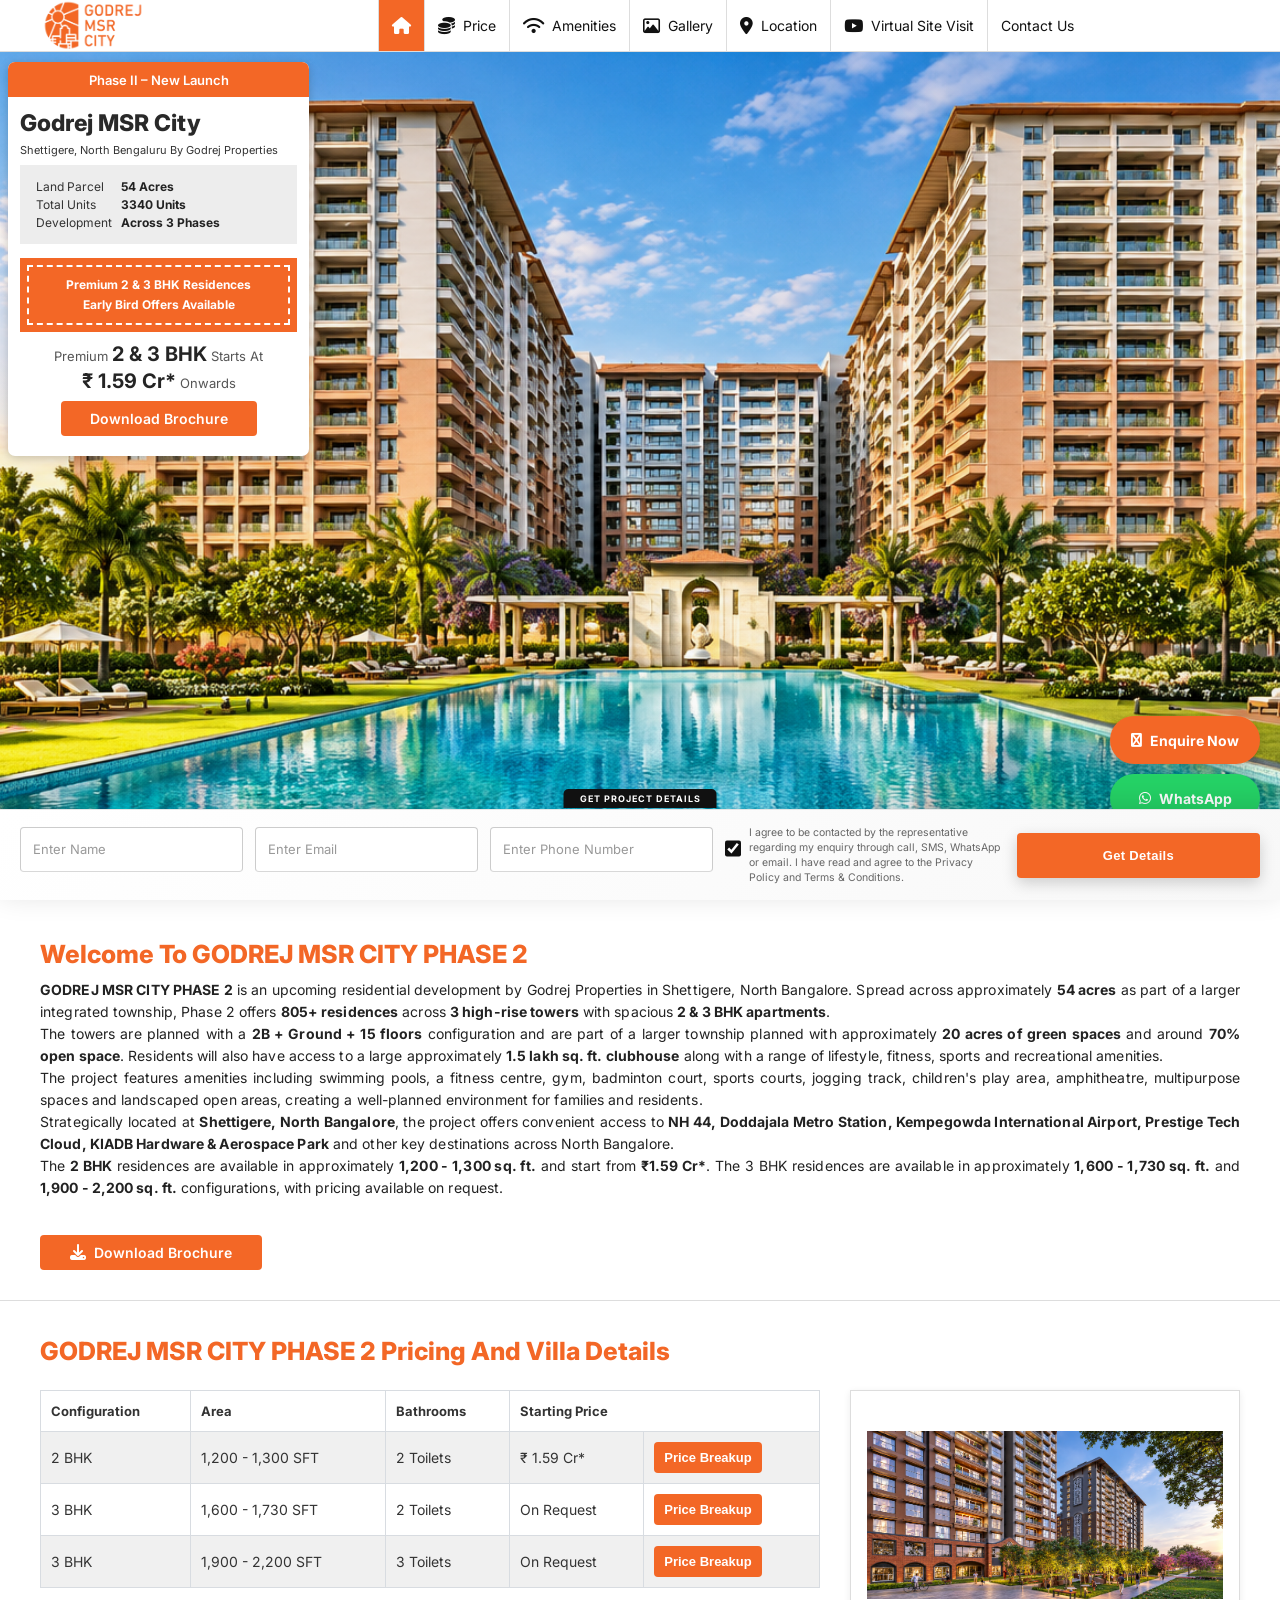
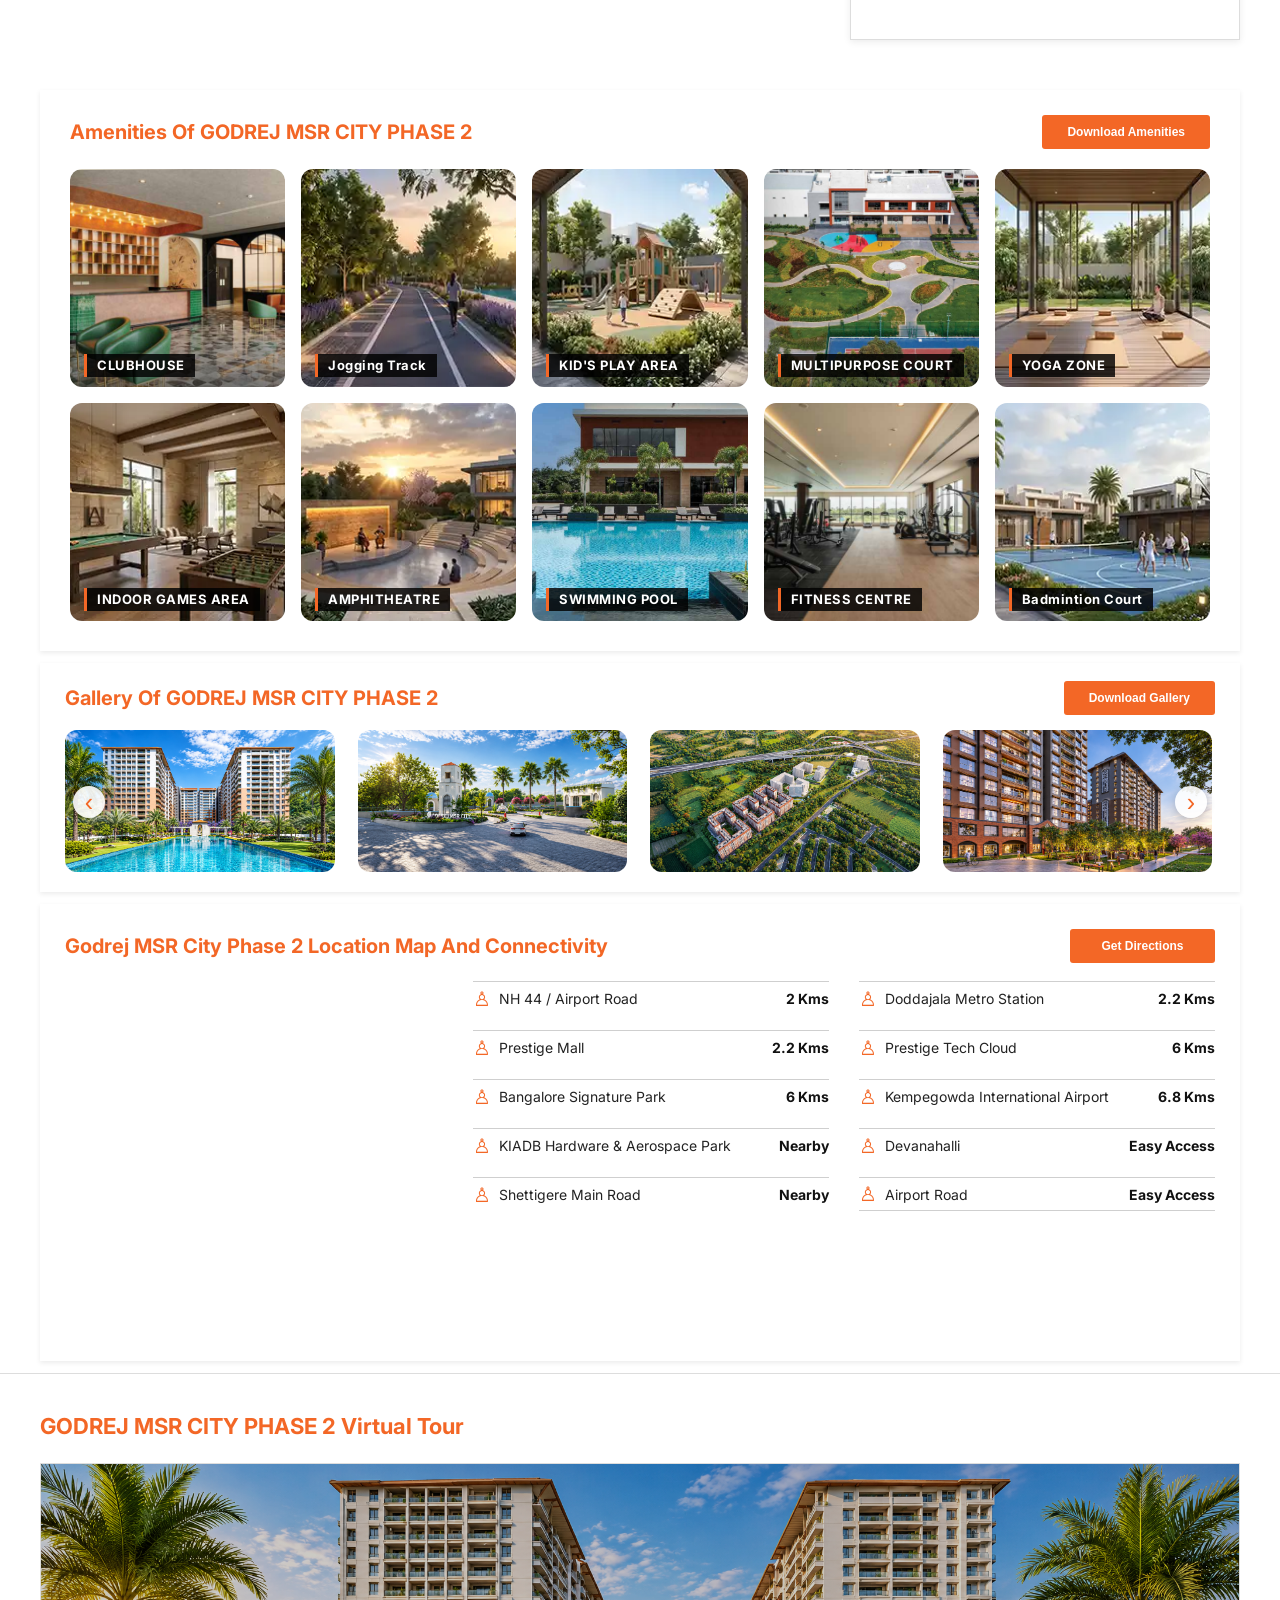
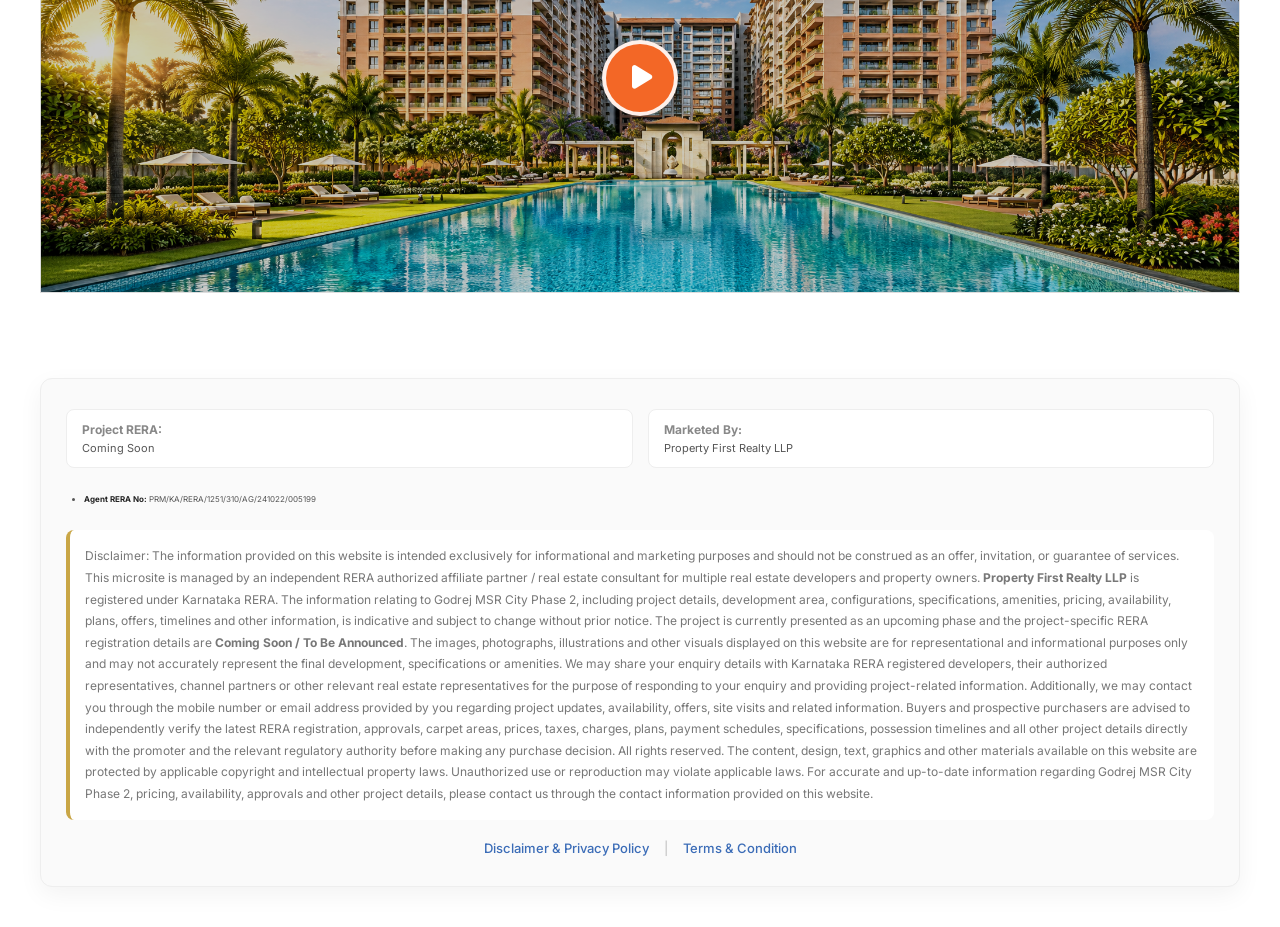
==== commit 32f4ab03: "done.." ====
--- a/index.html
+++ b/index.html
@@ -164,7 +164,7 @@
    <div class="info-card">
 
     <div class="booking-strip">
-        Phase II – New Launch | Early Bird Offers
+        Phase II – New Launch
     </div>
 
     <div class="info-content">
@@ -172,7 +172,7 @@
         <h1>Godrej MSR City</h1>
 
         <p class="sub-heading">
-            Shettigere, North Bengaluru<br>
+            Shettigere, North Bengaluru
             By Godrej Properties
         </p>
 
@@ -180,10 +180,10 @@
 
         <div class="details-box">
 
-            <div class="detail-row">
+            <!-- <div class="detail-row">
                 <span>Configuration</span>
                 <span>Premium 2 &amp; 3 BHK</span>
-            </div>
+            </div> -->
 
             <div class="detail-row">
                 <span>Land Parcel</span>
@@ -209,9 +209,9 @@
 
             <div class="offer-inner">
 
-                <div>
+                <!-- <div>
                     Phase II – New Launch
-                </div>
+                </div> -->
 
                 <div>
                     Premium 2 &amp; 3 BHK Residences
@@ -254,7 +254,7 @@
 
     <!-- SLIDER DOTS -->
 
-    <div class="slider-dots">
+    <!-- <div class="slider-dots">
 
         <span class="dot active"
               onclick="changeSlide(0)"></span>
@@ -262,7 +262,7 @@
         <span class="dot"
               onclick="changeSlide(1)"></span>
 
-    </div>
+    </div> -->
 
 </section>
 <style>
--- a/style.css
+++ b/style.css
@@ -126,7 +126,7 @@
         }
 
         /* Dark/light image overlay */
-        .hero::after {
+        /* .hero::after {
             content: "";
             position: absolute;
             inset: 0;
@@ -136,7 +136,7 @@
                 rgba(0,0,0,0)
             );
             pointer-events: none;
-        }
+        } */
 
         /* =========================
            LEFT INFORMATION CARD
@@ -155,7 +155,7 @@
         }
 
         .booking-strip {
-            height: 42px;
+            height: 35px;
             display: flex;
             align-items: center;
             justify-content: center;
@@ -173,7 +173,7 @@
         .info-content h1 {
             font-size: 23px;
             line-height: 1.2;
-            margin-bottom: 8px;
+            margin-bottom: 5px;
             font-weight: 800;
             color: #292929;
         }
@@ -258,7 +258,7 @@
         }
 
         .offer-inner {
-            min-height: 85px;
+            /* min-height: 85px; */
             border: 2px dashed #fff;
             color: #fff;
             display: flex;
@@ -431,17 +431,19 @@
             }
 
             .hero {
-                height: calc(100vh - 58px);
-                min-height: 650px;
+                height: auto;
+
+                position: static;
+                min-height: 225px;
                 background-position: 65% center;
             }
 
             .info-card {
-                top: 100px;
+                top: 300px;
                 left: 50%;
                 transform: translateX(-50%);
-                width: calc(100% - 24px);
-                max-width: 350px;
+                width: calc(100% - 10px);
+                /* max-width: 350px; */
             }
 
             .slider-dots {
@@ -808,6 +810,7 @@
 @media (max-width: 600px) {
 
     .welcome-section {
+        margin-top: 400px;
         padding: 28px 18px;
     }
 
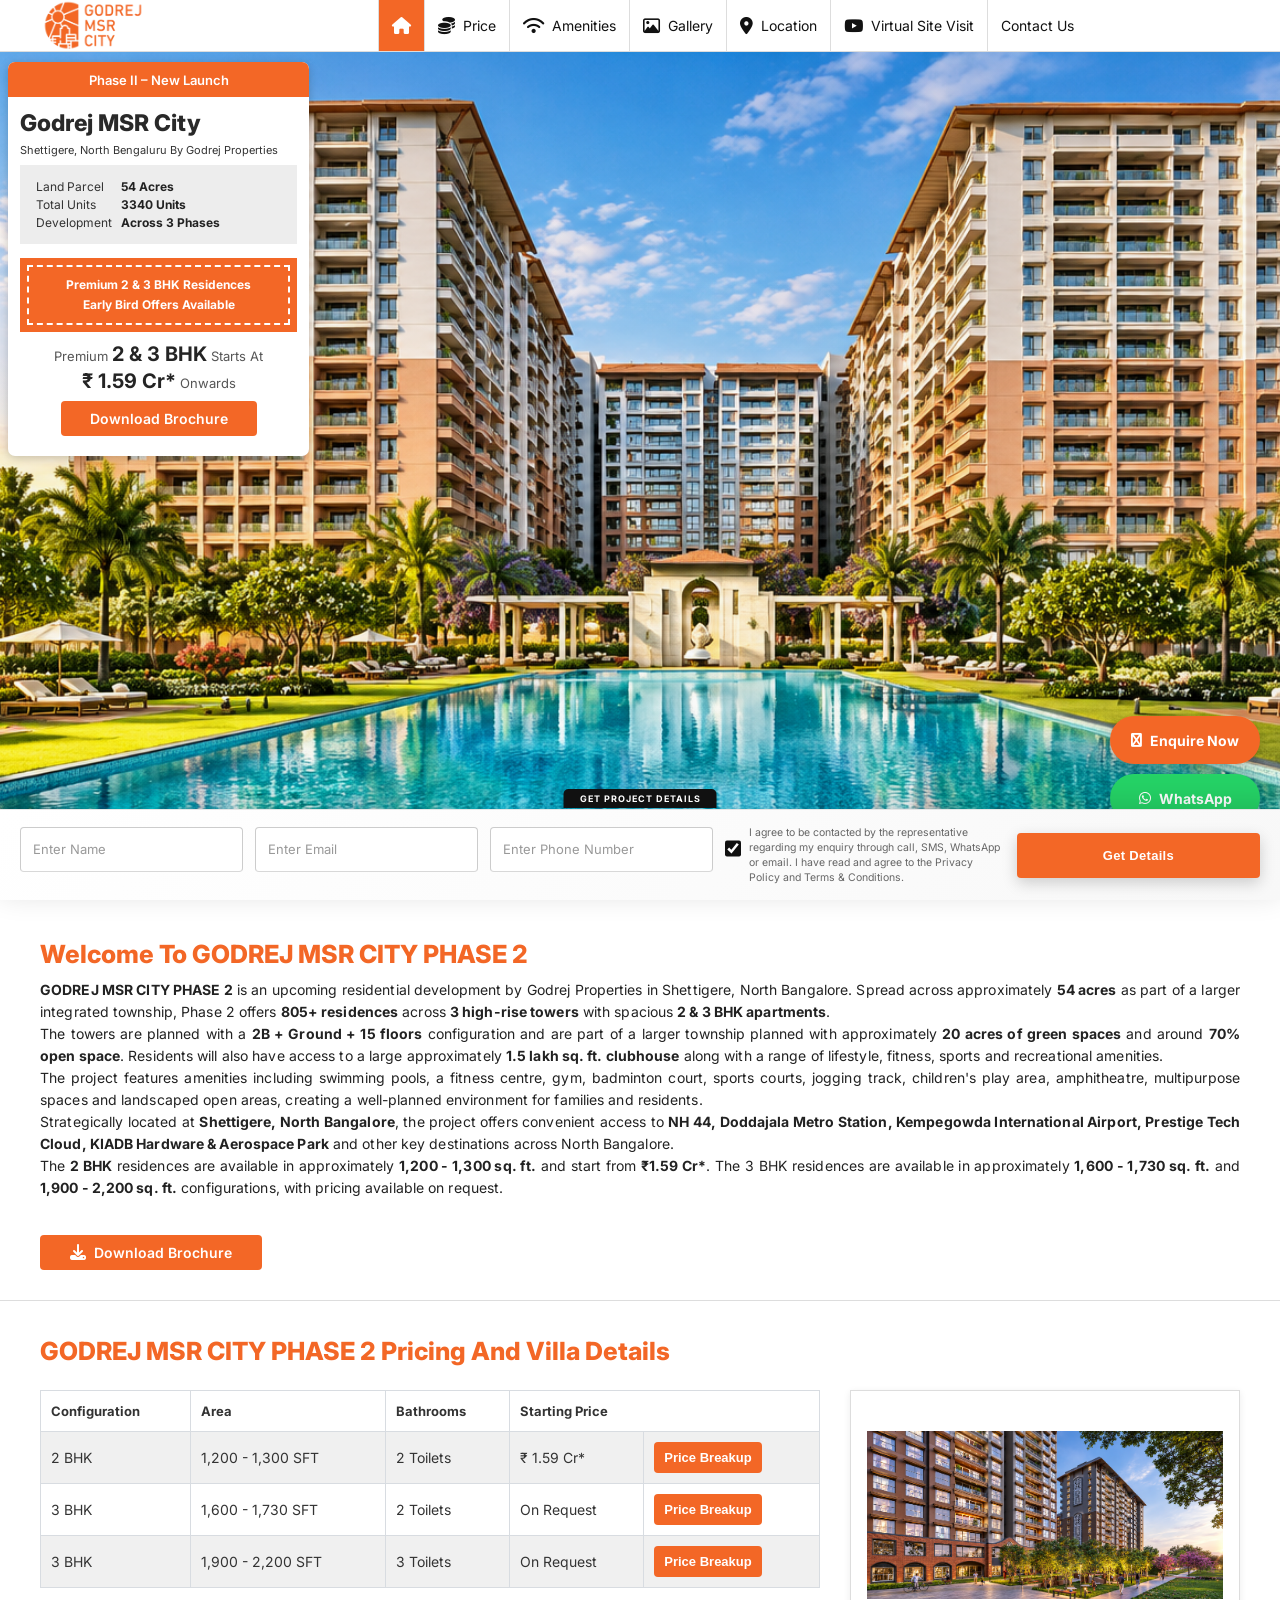
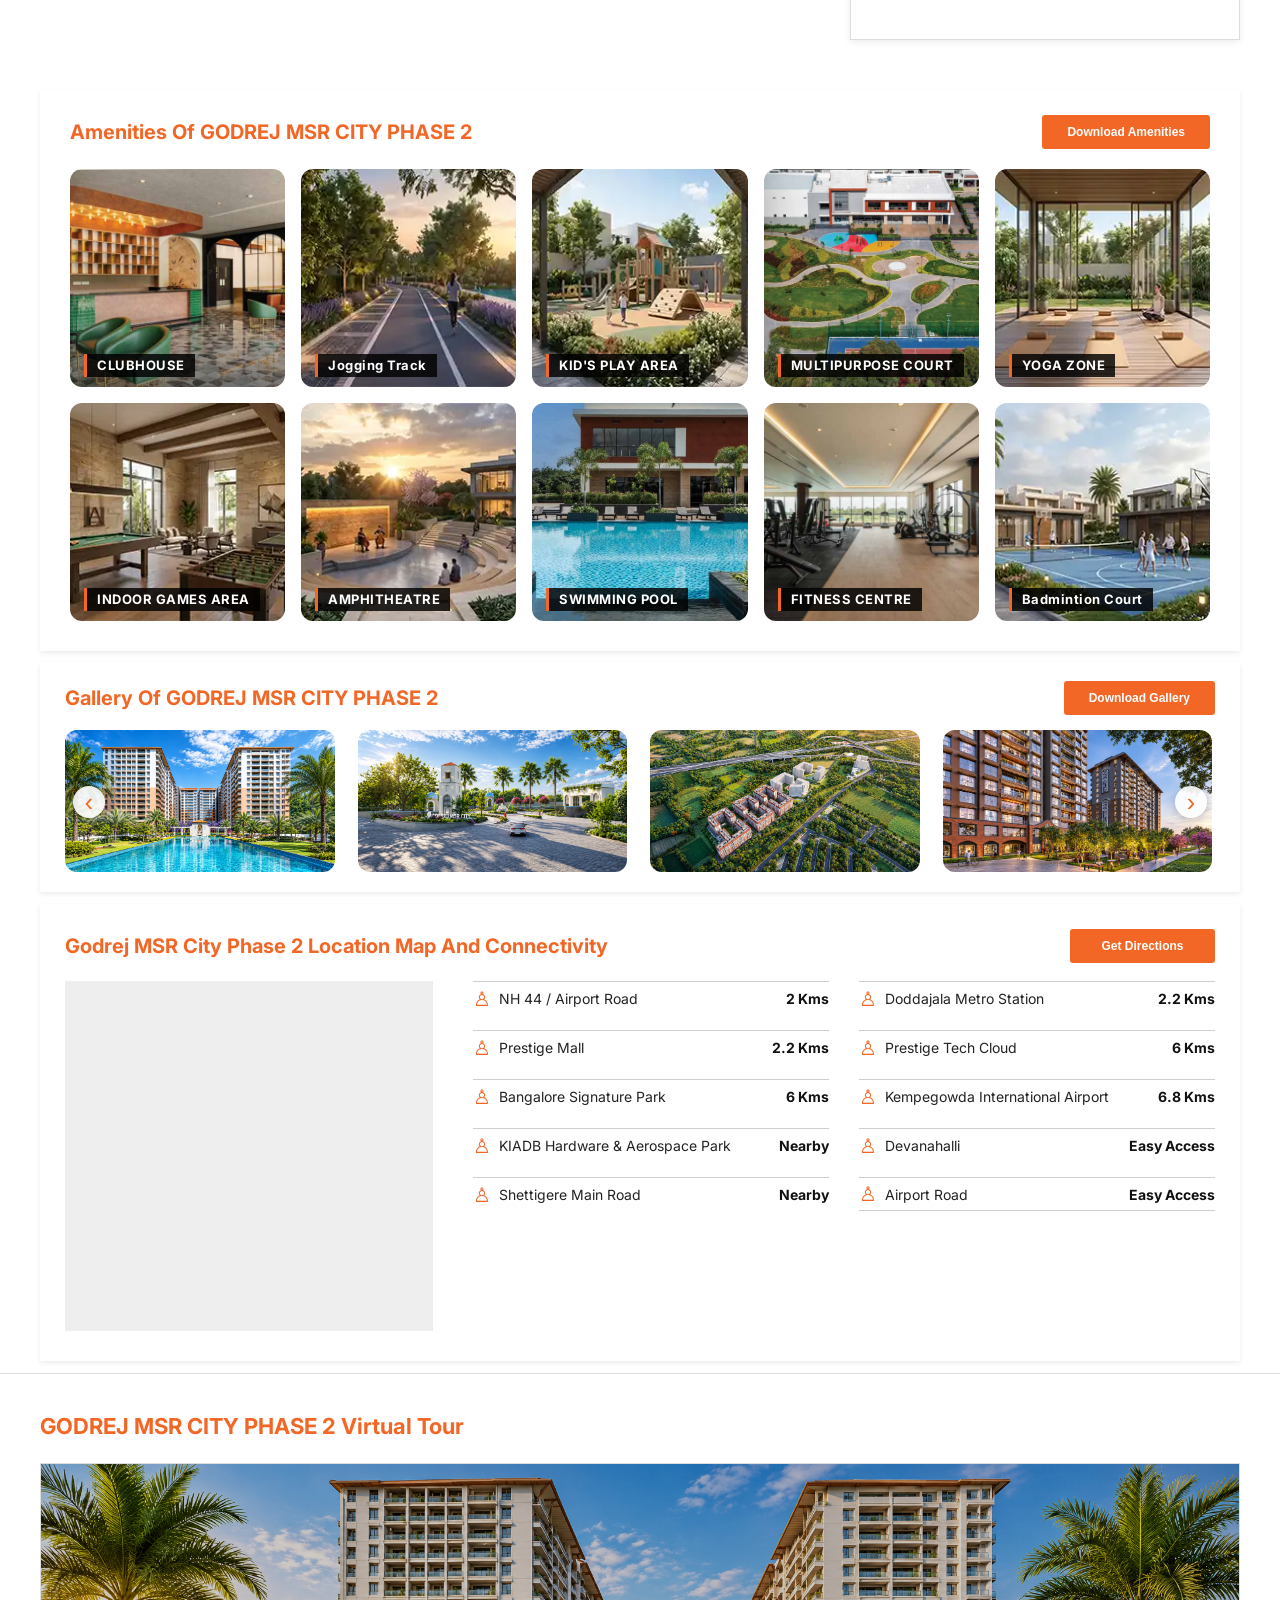
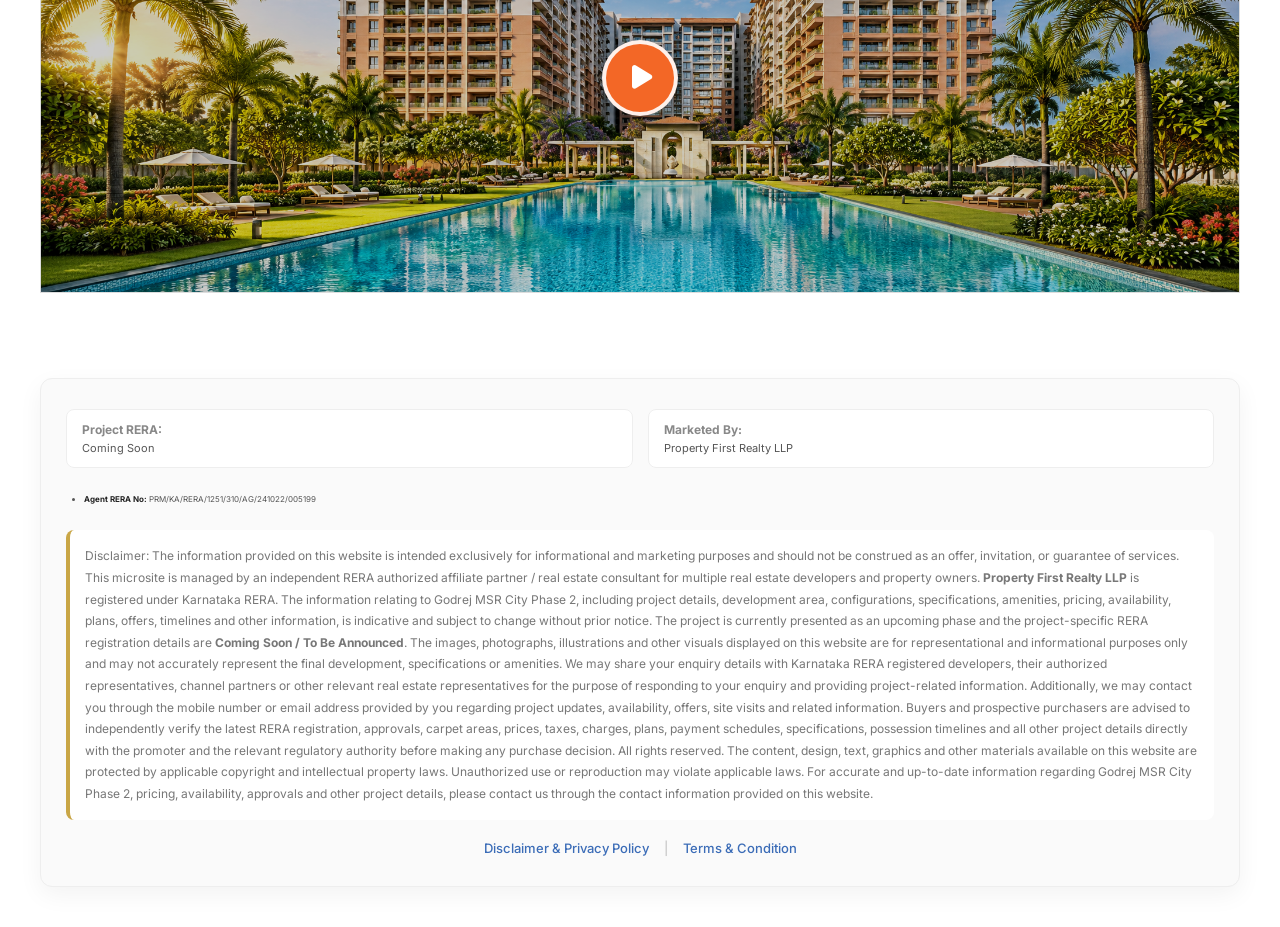
==== commit 7a2645f1: "done.." ====
--- a/index.html
+++ b/index.html
@@ -1194,7 +1194,7 @@
              MAP
         =================================== -->
 
-       <iframe src="https://www.google.com/maps/embed?pb=!1m14!1m8!1m3!1d7768.977083430267!2d77.6564312!3d13.1946158!3m2!1i1024!2i768!4f13.1!3m3!1m2!1s0x3bae1d8829723495%3A0x42397d8ede95b3d1!2sBarca%20at%20Godrej%20MSR%20City%2C%20North%20Bengaluru!5e0!3m2!1sen!2sin!4v1791203778305!5m2!1sen!2sin" width="400" height="350" style="border:0;" allowfullscreen="" loading="lazy" referrerpolicy="strict-origin-when-cross-origin"></iframe>
+       <iframe src="https://www.google.com/maps/embed?pb=!1m14!1m8!1m3!1d7768.977083430267!2d77.6564312!3d13.1946158!3m2!1i1024!2i768!4f13.1!3m3!1m2!1s0x3bae1d8829723495%3A0x42397d8ede95b3d1!2sBarca%20at%20Godrej%20MSR%20City%2C%20North%20Bengaluru!5e0!3m2!1sen!2sin!4v1791203778305!5m2!1sen!2sin" width="400" height="350" style="border:0;" allowfullscreen="" loading="lazy" class="location-map" referrerpolicy="strict-origin-when-cross-origin"></iframe>
 
 
         <!-- ==================================
